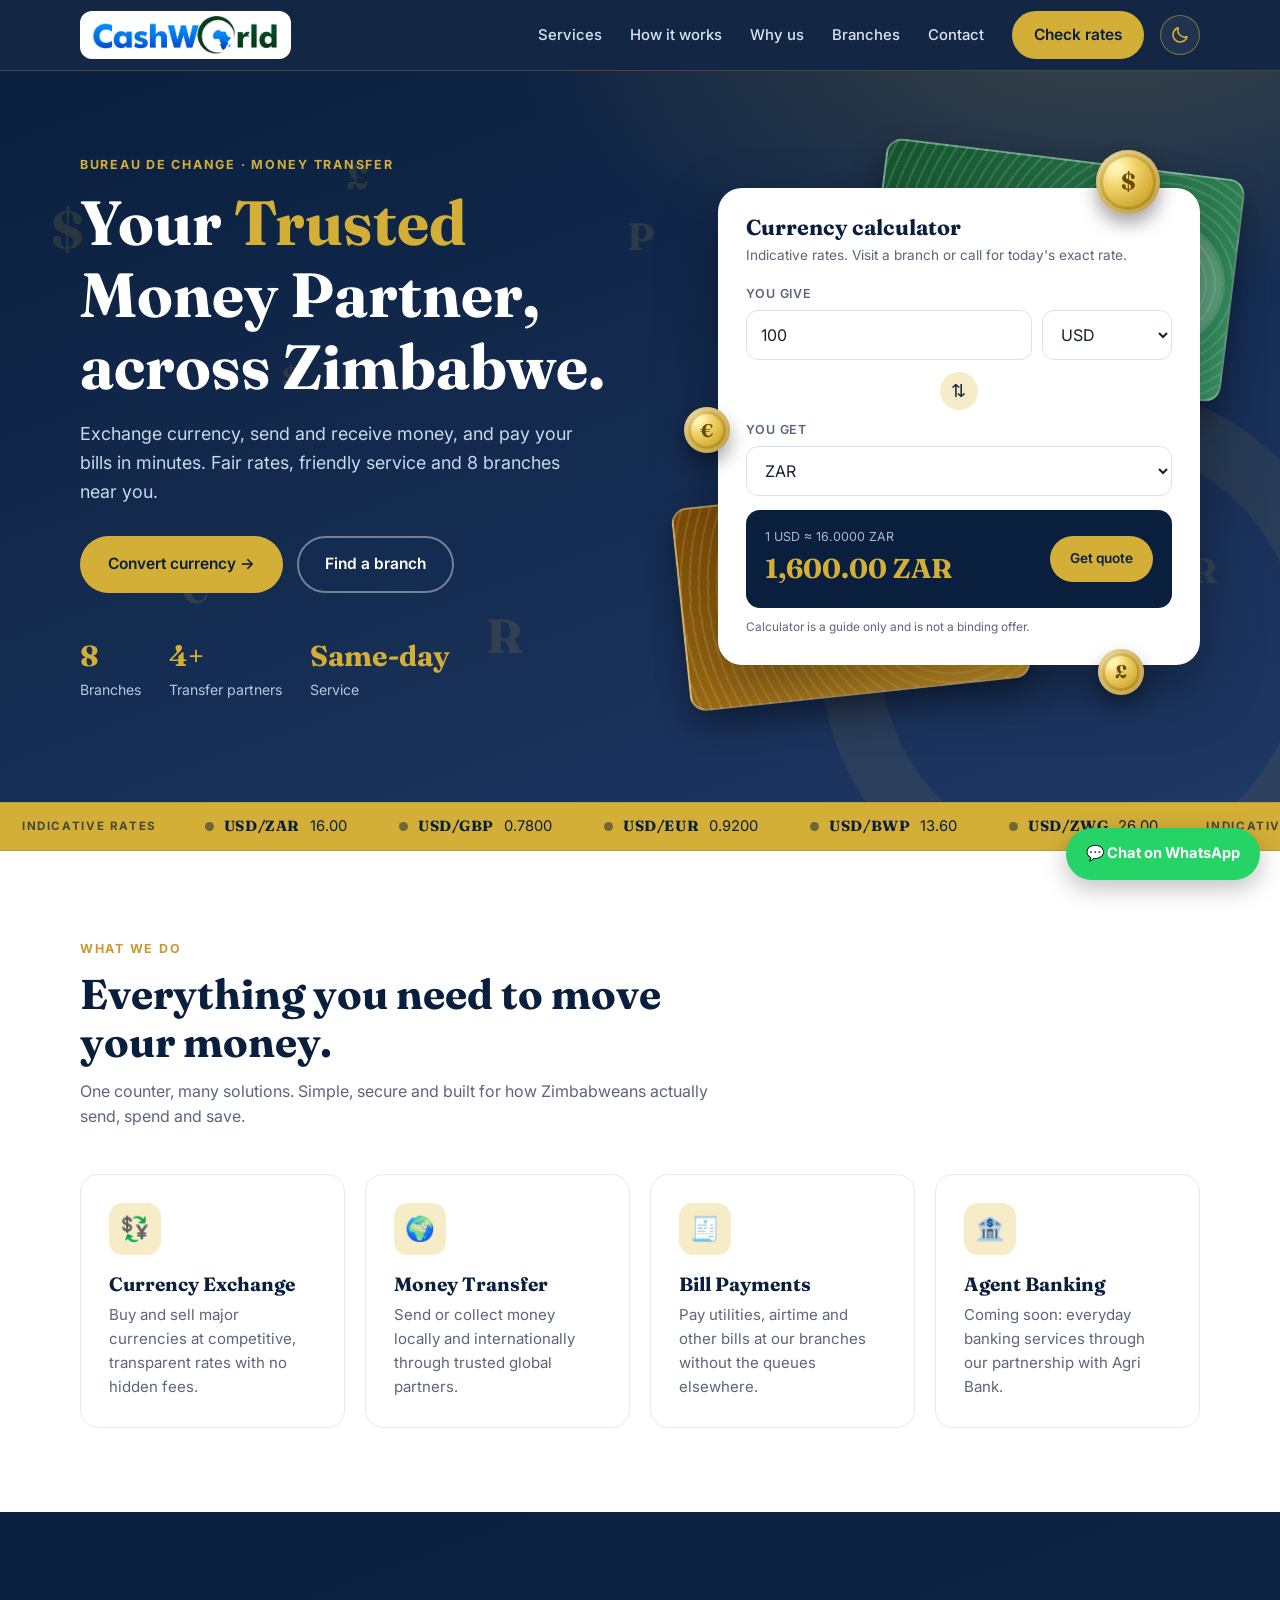
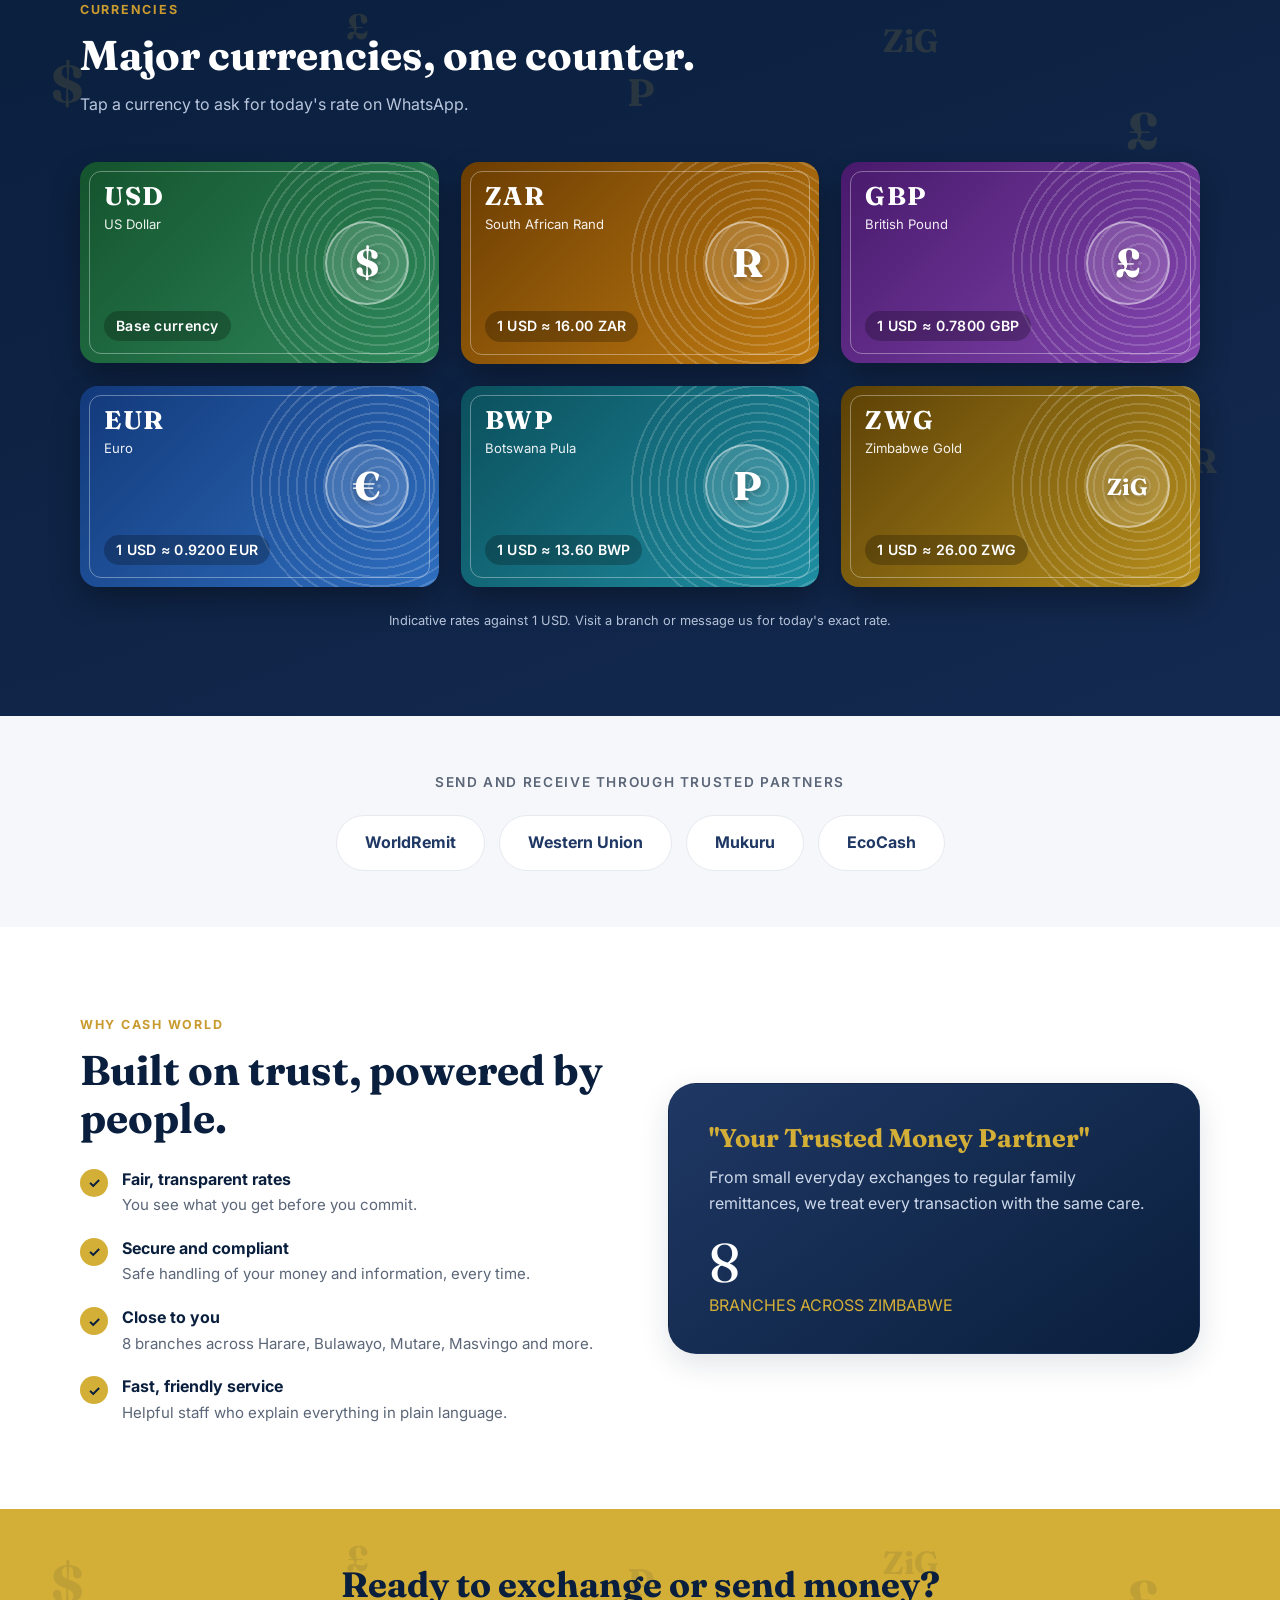
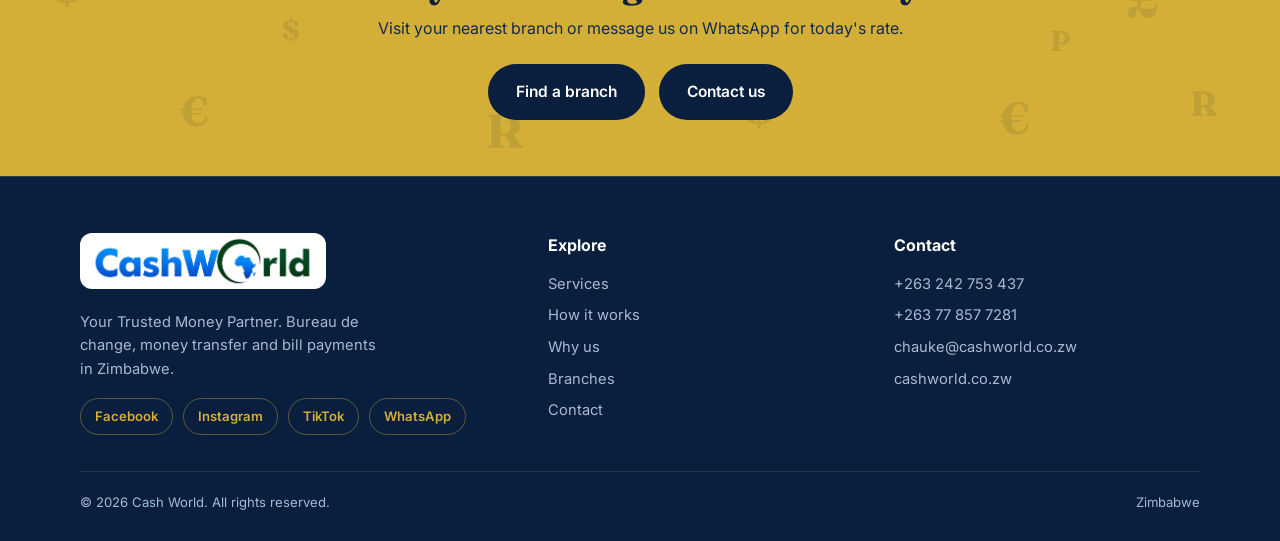
==== index.html @ 45ae82b7 "Redesign privacy page, add social links, improve mobile services layout - privacy.html: new layout w" ====
<!DOCTYPE html>
<html lang="en">
<head>
<meta charset="UTF-8">
<meta name="viewport" content="width=device-width, initial-scale=1">
<meta name="color-scheme" content="light dark">
<meta name="theme-color" content="#0A1F3D">
<title>Your Trusted Money Partner | Cash World</title>
<meta name="description" content="Cash World is a bureau de change and money transfer business in Zimbabwe with 8 branches.">
<link rel="preconnect" href="https://fonts.googleapis.com">
<link rel="preconnect" href="https://fonts.gstatic.com" crossorigin>
<link href="https://fonts.googleapis.com/css2?family=Fraunces:opsz,wght@9..144,600;9..144,700&family=Inter:wght@400;500;600;700&display=swap" rel="stylesheet">
<script src="js/theme.js"></script>
<link rel="stylesheet" href="css/style.css">
</head>
<body>

<header>
  <div class="wrap nav">
    <a href="index.html" class="logo" aria-label="Cash World home"><img class="logo-img" src="images/ChatGPT Image Jun 30, 2026, 11_26_32 AM (1).png" width="285" height="112" alt="Cash World"></a>
    <nav>
      <button class="theme-toggle" id="themeToggle" type="button" aria-label="Switch to dark mode" title="Switch to dark mode"></button>
      <button class="menu-btn" aria-label="Menu" onclick="document.getElementById('menu').classList.toggle('open')">☰</button>
      <ul id="menu">
        <li><a class="link" href="services.html">Services</a></li>
        <li><a class="link" href="how-it-works.html">How it works</a></li>
        <li><a class="link" href="why-us.html">Why us</a></li>
        <li><a class="link" href="branches.html">Branches</a></li>
        <li><a class="link" href="contact.html">Contact</a></li>
        <li><a class="btn btn-gold" style="padding:10px 20px" href="index.html#rates">Check rates</a></li>
      </ul>
    </nav>
  </div>
</header>

<main id="top">
<section class="hero">
  <div class="wrap hero-grid">
    <div>
      <span class="eyebrow" style="color:var(--gold)">Bureau de Change · Money Transfer</span>
      <h1>Your <em>Trusted</em> Money Partner, across Zimbabwe.</h1>
      <p class="lead">Exchange currency, send and receive money, and pay your bills in minutes. Fair rates, friendly service and 8 branches near you.</p>
      <div class="hero-cta">
        <a class="btn btn-gold" href="#rates">Convert currency →</a>
        <a class="btn btn-ghost" href="branches.html">Find a branch</a>
      </div>
      <div class="trust">
        <div><b>8</b>Branches</div>
        <div><b>4+</b>Transfer partners</div>
        <div><b>Same-day</b>Service</div>
      </div>
    </div>

    <div class="calc-wrap">
      <div class="coin c1" aria-hidden="true">$</div>
      <div class="coin c2" aria-hidden="true">€</div>
      <div class="coin c3" aria-hidden="true">£</div>
    <div class="calc" id="rates">
      <h3>Currency calculator</h3>
      <p class="sub">Indicative rates. Visit a branch or call for today's exact rate.</p>
      <div class="field">
        <label for="amt">You give</label>
        <div class="row">
          <input id="amt" type="number" min="0" value="100" inputmode="decimal">
          <select id="from"></select>
        </div>
      </div>
      <button class="swap" id="swap" aria-label="Swap currencies">⇅</button>
      <div class="field">
        <label for="to">You get</label>
        <div class="row">
          <select id="to" style="max-width:none"></select>
        </div>
      </div>
      <div class="result">
        <div><small id="rateline">Rate</small><strong id="out">0.00</strong></div>
        <a class="btn btn-gold" style="padding:10px 18px;font-size:.85rem" id="waquote" href="#" target="_blank" rel="noopener">Get quote</a>
      </div>
      <p class="disclaimer">Calculator is a guide only and is not a binding offer.</p>
    </div>
    </div>
  </div>
</section>

<div class="ticker" aria-hidden="true"><div class="ticker-track" id="tickerTrack"></div></div>

<section id="services">
  <div class="wrap">
    <div class="section-head reveal">
      <span class="eyebrow">What we do</span>
      <h2>Everything you need to move your money.</h2>
      <p>One counter, many solutions. Simple, secure and built for how Zimbabweans actually send, spend and save.</p>
    </div>
    <div class="grid-4">
      <div class="card reveal"><div class="icon">💱</div><h3>Currency Exchange</h3><p>Buy and sell major currencies at competitive, transparent rates with no hidden fees.</p></div>
      <div class="card reveal"><div class="icon">🌍</div><h3>Money Transfer</h3><p>Send or collect money locally and internationally through trusted global partners.</p></div>
      <div class="card reveal"><div class="icon">🧾</div><h3>Bill Payments</h3><p>Pay utilities, airtime and other bills at our branches without the queues elsewhere.</p></div>
      <div class="card reveal"><div class="icon">🏦</div><h3>Agent Banking</h3><p>Coming soon: everyday banking services through our partnership with Agri Bank.</p></div>
    </div>
  </div>
</section>

<section class="currencies" id="currencies">
  <div class="wrap">
    <div class="section-head reveal">
      <span class="eyebrow">Currencies</span>
      <h2>Major currencies, one counter.</h2>
      <p>Tap a currency to ask for today's rate on WhatsApp.</p>
    </div>
    <div class="note-grid" id="noteGrid"></div>
    <p class="note-disc">Indicative rates against 1 USD. Visit a branch or message us for today's exact rate.</p>
  </div>
</section>

<div class="partners">
  <div class="wrap">
    <p class="t">Send and receive through trusted partners</p>
    <div class="chips">
      <div class="chip">WorldRemit</div>
      <div class="chip">Western Union</div>
      <div class="chip">Mukuru</div>
      <div class="chip">EcoCash</div>
    </div>
  </div>
</div>

<section id="why">
  <div class="wrap why-grid">
    <div class="reveal">
      <span class="eyebrow">Why Cash World</span>
      <h2 style="font-size:clamp(1.8rem,4vw,2.6rem);margin-bottom:24px">Built on trust, powered by people.</h2>
      <ul class="why-list">
        <li><div class="tick">✓</div><div><b>Fair, transparent rates</b><span>You see what you get before you commit.</span></div></li>
        <li><div class="tick">✓</div><div><b>Secure and compliant</b><span>Safe handling of your money and information, every time.</span></div></li>
        <li><div class="tick">✓</div><div><b>Close to you</b><span>8 branches across Harare, Bulawayo, Mutare, Masvingo and more.</span></div></li>
        <li><div class="tick">✓</div><div><b>Fast, friendly service</b><span>Helpful staff who explain everything in plain language.</span></div></li>
      </ul>
    </div>
    <div class="why-box reveal">
      <h3>"Your Trusted Money Partner"</h3>
      <p>From small everyday exchanges to regular family remittances, we treat every transaction with the same care.</p>
      <div class="big">8<small>BRANCHES ACROSS ZIMBABWE</small></div>
    </div>
  </div>
</section>

<section class="cta-band">
  <div class="wrap">
    <h2>Ready to exchange or send money?</h2>
    <p>Visit your nearest branch or message us on WhatsApp for today's rate.</p>
    <div class="row-btns">
      <a class="btn btn-navy" href="branches.html">Find a branch</a>
      <a class="btn btn-navy" href="contact.html">Contact us</a>
    </div>
  </div>
</section>
</main>

<footer>
  <div class="wrap">
    <div class="f-grid">
      <div>
        <a href="index.html" class="logo logo-foot" aria-label="Cash World home"><img class="logo-img" src="images/ChatGPT Image Jun 30, 2026, 11_26_32 AM (1).png" width="285" height="112" alt="Cash World"></a>
        <p style="margin-top:14px;max-width:300px;font-size:.92rem">Your Trusted Money Partner. Bureau de change, money transfer and bill payments in Zimbabwe.</p>
        <div class="socials">
          <a href="https://www.facebook.com/profile.php?id=61559407846797" target="_blank" rel="noopener" aria-label="Cash World on Facebook">Facebook</a>
          <a href="https://www.instagram.com/cas.hworld?utm_source=ig_web_button_share_sheet&amp;dlrf=ZDNlZDc0MzIxNw==" target="_blank" rel="noopener" aria-label="Cash World on Instagram">Instagram</a>
          <a href="https://www.tiktok.com/@cashworldmoneytransfer?is_from_webapp=1&amp;sender_device=pc" target="_blank" rel="noopener" aria-label="Cash World on TikTok">TikTok</a>
          <a href="https://wa.me/263778577281" target="_blank" rel="noopener">WhatsApp</a>
        </div>
      </div>
      <div><h4>Explore</h4><ul><li><a href="services.html">Services</a></li><li><a href="how-it-works.html">How it works</a></li><li><a href="why-us.html">Why us</a></li><li><a href="branches.html">Branches</a></li><li><a href="contact.html">Contact</a></li></ul></div>
      <div><h4>Contact</h4><ul><li>+263 242 753 437</li><li>+263 77 857 7281</li><li>chauke@cashworld.co.zw</li><li>cashworld.co.zw</li></ul></div>
    </div>
    <div class="copy"><span>© <span id="yr"></span> Cash World. All rights reserved.</span><span>Zimbabwe</span></div>
  </div>
</footer>
<a class="wa" href="https://wa.me/263778577281" target="_blank" rel="noopener">💬 Chat on WhatsApp</a>

<script src="js/main.js"></script>
</body>
</html>
---- css/style.css ----
/* =========================================================
   CASH WORLD - shared stylesheet (light + dark mode)
   Colours live in the two theme blocks below. Everything else
   uses those variables, so a colour change is a one-line edit.
   ========================================================= */
:root{
  --navy:#0A1F3D; --navy-2:#1F3864; --navy-3:#13294f;
  --gold:#D4AF37; --gold-2:#C99A2E; --gold-soft:#f6ecc8;
  --radius:18px;

  /* ---- LIGHT THEME (default) ---- */
  --page:#ffffff; --alt:#f6f7fa; --surface:#ffffff; --surface-2:#f6f7fa;
  --border:#e6e9f0; --border-2:#dde2ec;
  --ink:#16202f; --muted:#5b6678;
  --heading:#0A1F3D; --accent:#1F3864;
  --input-bg:#ffffff; --result-bg:#0A1F3D;
  --hero-from:#0A1F3D; --hero-to:#1F3864;
  --band-from:#0A1F3D; --band-to:#13294f;
  --header-bg:rgba(10,31,61,.96); --header-solid:#0A1F3D;
  --footer-bg:#0A1F3D;
  --tab-bg:#0A1F3D; --tab-ink:#ffffff;
  --shadow:0 10px 30px rgba(10,31,61,.12);
  --calc-shadow:0 25px 60px rgba(0,0,0,.35);
  color-scheme:light;
}
html[data-theme="dark"]{
  /* ---- DARK THEME ---- */
  --page:#08111f; --alt:#0b172b; --surface:#101e38; --surface-2:#101e38;
  --border:#1f3358; --border-2:#2b4272;
  --ink:#e4eaf5; --muted:#9db0cf;
  --heading:#ffffff; --accent:#e2bf4a;
  --gold-soft:rgba(212,175,55,.16);
  --input-bg:#0a1528; --result-bg:#07101e;
  --hero-from:#050c18; --hero-to:#10244a;
  --band-from:#0b1c38; --band-to:#122a52;
  --header-bg:rgba(5,12,24,.95); --header-solid:#050c18;
  --footer-bg:#050b16;
  --tab-bg:#D4AF37; --tab-ink:#0A1F3D;
  --shadow:0 10px 30px rgba(0,0,0,.5);
  --calc-shadow:0 25px 60px rgba(0,0,0,.6);
  color-scheme:dark;
}

*{box-sizing:border-box;margin:0;padding:0}
html{scroll-behavior:smooth}
body{font-family:'Inter',system-ui,sans-serif;color:var(--ink);background:var(--page);line-height:1.6;-webkit-font-smoothing:antialiased}
h1,h2,h3{font-family:'Fraunces',Georgia,serif;line-height:1.15;color:var(--heading)}
a{color:inherit;text-decoration:none}
a:focus-visible,button:focus-visible,input:focus-visible,select:focus-visible,textarea:focus-visible{outline:2px solid var(--gold);outline-offset:3px}
input::placeholder,textarea::placeholder{color:var(--muted);opacity:.7}
.wrap{max-width:1160px;margin:0 auto;padding:0 20px}
section{padding:84px 0}
.eyebrow{display:inline-block;font-size:.78rem;font-weight:700;letter-spacing:.14em;text-transform:uppercase;color:var(--gold-2);margin-bottom:12px}
.section-head{max-width:640px;margin-bottom:44px}
.section-head h2{font-size:clamp(1.8rem,4vw,2.6rem);margin-bottom:12px}
.section-head p{color:var(--muted)}
.btn{display:inline-flex;align-items:center;gap:8px;padding:14px 26px;border-radius:999px;font-weight:600;font-size:.97rem;border:2px solid transparent;cursor:pointer;transition:.2s;font-family:inherit}
.btn-gold{background:var(--gold);color:var(--navy)}
.btn-gold:hover{background:#e2bf4a;transform:translateY(-2px)}
.btn-ghost{border-color:rgba(255,255,255,.4);color:#fff}
.btn-ghost:hover{background:rgba(255,255,255,.1)}
.btn-navy{background:var(--navy);color:#fff}
.btn-navy:hover{background:var(--navy-2)}
html[data-theme="dark"] .form .btn-navy{background:var(--gold);color:var(--navy)}
html[data-theme="dark"] .form .btn-navy:hover{background:#e2bf4a}

/* smooth fade when the theme is switched (class is added by main.js for a moment) */
html.theme-switching *,html.theme-switching *::before,html.theme-switching *::after{transition:background-color .35s ease,color .35s ease,border-color .35s ease,box-shadow .35s ease!important}

/* NAV */
header{position:sticky;top:0;z-index:50;background:var(--header-bg);backdrop-filter:blur(8px);border-bottom:1px solid rgba(212,175,55,.25)}
.nav{display:flex;align-items:center;justify-content:space-between;height:70px}
.logo{display:inline-flex;align-items:center;color:#fff}
/* The logo file has a lot of white space around it, so it is cropped to a tidy badge.
   The white badge keeps the blue/green logo readable on the dark header in both themes. */
.logo-img{display:block;height:48px;width:auto;aspect-ratio:4.4/1;object-fit:cover;object-position:50% 40%;background:#fff;border-radius:12px}
nav{display:flex;align-items:center;gap:16px}
nav ul{order:1;display:flex;gap:28px;list-style:none;align-items:center}
nav a.link{color:#dbe3f1;font-size:.93rem;font-weight:500;transition:.2s}
nav a.link:hover{color:var(--gold)}
.menu-btn{order:3;display:none;background:none;border:0;color:#fff;font-size:1.7rem;cursor:pointer}

/* LIGHT / DARK TOGGLE */
.theme-toggle{order:2;flex:none;display:inline-grid;place-items:center;width:40px;height:40px;border-radius:50%;border:1.5px solid rgba(212,175,55,.5);background:rgba(255,255,255,.06);color:var(--gold);cursor:pointer;transition:.25s}
.theme-toggle:hover{background:var(--gold);color:var(--navy);transform:rotate(18deg)}
.theme-toggle svg{width:20px;height:20px;display:block}
.theme-toggle .i-sun{display:none}
html[data-theme="dark"] .theme-toggle .i-sun{display:block}
html[data-theme="dark"] .theme-toggle .i-moon{display:none}

/* FLOATING CURRENCY SYMBOLS (added by main.js behind the banners) */
.hero,.page-hero,.cta-band,.steps,.currencies{position:relative;overflow:hidden}
.hero>.wrap,.page-hero>.wrap,.cta-band>.wrap,.steps>.wrap,.currencies>.wrap{position:relative;z-index:1}
.fx-bg{position:absolute;inset:0;overflow:hidden;pointer-events:none;z-index:0;--fx:rgba(212,175,55,.14)}
.fx-bg span{position:absolute;font-family:'Fraunces',Georgia,serif;font-weight:700;line-height:1;color:var(--fx);user-select:none;animation:fxfloat var(--d,14s) ease-in-out var(--delay,0s) infinite alternate}
.cta-band .fx-bg{--fx:rgba(10,31,61,.10)}
@keyframes fxfloat{from{transform:translateY(0) rotate(var(--r,0deg))}to{transform:translateY(-24px) rotate(calc(var(--r,0deg) + 8deg))}}

/* HERO */
.hero{background:radial-gradient(1000px 500px at 85% -10%,rgba(212,175,55,.22),transparent 60%),linear-gradient(160deg,var(--hero-from) 0%,var(--hero-to) 100%);color:#fff;padding:80px 0 100px}
.hero::after{content:"";position:absolute;inset:auto -80px -120px auto;width:420px;height:420px;border-radius:50%;border:60px solid rgba(212,175,55,.08)}
.hero-grid{display:grid;grid-template-columns:1.1fr .9fr;gap:48px;align-items:center;position:relative;z-index:1}
.hero h1{color:#fff;font-size:clamp(2.3rem,5.4vw,3.9rem);margin-bottom:18px}
.hero h1 em{color:var(--gold);font-style:normal}
.hero p.lead{font-size:1.12rem;color:#cdd8ea;max-width:520px;margin-bottom:30px}
.hero-cta{display:flex;gap:14px;flex-wrap:wrap}
.trust{display:flex;gap:28px;margin-top:40px;flex-wrap:wrap}
.trust div{font-size:.88rem;color:#b9c6dd}
.trust b{display:block;font-family:'Fraunces',serif;font-size:1.8rem;color:var(--gold)}

/* CALCULATOR + MONEY DECOR */
.calc-wrap{position:relative;isolation:isolate}
/* two banknotes tucked behind the calculator card */
.calc-wrap::before,.calc-wrap::after{content:"";position:absolute;z-index:-1;border-radius:16px;border:2px solid rgba(255,255,255,.3);box-shadow:0 14px 30px rgba(0,0,0,.35);
  background:
    radial-gradient(circle at 80% 50%,rgba(255,255,255,.22) 0 20%,transparent 21%),
    repeating-radial-gradient(circle at 80% 50%,rgba(255,255,255,.14) 0 2px,transparent 2px 9px),
    linear-gradient(135deg,var(--n1),var(--n2))}
.calc-wrap::before{--n1:#14532d;--n2:#3b9a69;top:-30px;right:-34px;width:74%;height:220px;transform:rotate(7deg)}
.calc-wrap::after{--n1:#7c4a03;--n2:#d4a02a;bottom:-30px;left:-38px;width:70%;height:200px;transform:rotate(-6deg)}
.coin{position:absolute;z-index:2;width:64px;height:64px;border-radius:50%;display:grid;place-items:center;font-family:'Fraunces',serif;font-weight:700;font-size:1.5rem;color:#6b4a06;
  background:radial-gradient(circle at 32% 28%,#fff3b0 0 8%,#f1d36b 30%,#d4af37 62%,#a8791a 100%);
  box-shadow:inset 0 0 0 4px rgba(255,255,255,.25),inset 0 0 0 7px rgba(120,80,0,.25),0 10px 18px rgba(0,0,0,.35);
  animation:coinbob 5s ease-in-out infinite}
.coin.c1{top:-38px;right:40px}
.coin.c2{top:46%;left:-34px;width:46px;height:46px;font-size:1.15rem;animation-delay:-1.6s}
.coin.c3{bottom:-30px;right:56px;width:46px;height:46px;font-size:1.15rem;animation-delay:-3.2s}
@keyframes coinbob{0%,100%{transform:translateY(0) rotate(-6deg)}50%{transform:translateY(-10px) rotate(6deg)}}

.calc{background:var(--surface);color:var(--ink);border-radius:24px;padding:28px;box-shadow:var(--calc-shadow)}
.calc h3{font-size:1.35rem;margin-bottom:4px}
.calc .sub{font-size:.85rem;color:var(--muted);margin-bottom:18px}
.field{margin-bottom:14px}
.field label{display:block;font-size:.78rem;font-weight:600;color:var(--muted);margin-bottom:6px;text-transform:uppercase;letter-spacing:.06em}
.row{display:flex;gap:10px}
.calc input,.calc select,.form input,.form select,.form textarea{width:100%;padding:13px 14px;border:1.5px solid var(--border-2);border-radius:12px;font-size:1rem;font-family:inherit;background:var(--input-bg);color:var(--ink)}
.calc input:focus,.calc select:focus,.form input:focus,.form select:focus,.form textarea:focus{outline:none;border-color:var(--gold-2);box-shadow:0 0 0 3px rgba(212,175,55,.25)}
.calc select{max-width:130px}
.swap{display:block;margin:-2px auto 10px;background:var(--gold-soft);border:0;border-radius:50%;width:38px;height:38px;font-size:1.1rem;cursor:pointer;color:var(--heading)}
.result{background:var(--result-bg);color:#fff;border-radius:14px;padding:16px 18px;display:flex;justify-content:space-between;align-items:center;margin-top:6px;border:1px solid transparent}
html[data-theme="dark"] .result{border-color:var(--border)}
.result small{display:block;color:#a9b8d3;font-size:.78rem}
.result strong{font-family:'Fraunces',serif;font-size:1.7rem;color:var(--gold)}
.disclaimer{font-size:.74rem;color:var(--muted);margin-top:10px}

/* RATE TICKER (home page) */
.ticker{background:var(--gold);color:var(--navy);overflow:hidden;border-top:1px solid rgba(10,31,61,.12);border-bottom:1px solid rgba(10,31,61,.12)}
.ticker-track{display:flex;width:max-content;animation:tick 45s linear infinite}
.ticker:hover .ticker-track{animation-play-state:paused}
.tick-label{padding:12px 22px;font-size:.72rem;font-weight:700;letter-spacing:.14em;text-transform:uppercase;opacity:.7;white-space:nowrap;align-self:center}
.tick-item{display:inline-flex;align-items:center;gap:10px;padding:12px 26px;font-size:.92rem;white-space:nowrap}
.tick-item::before{content:"";width:9px;height:9px;border-radius:50%;background:var(--navy);opacity:.5}
.tick-item b{font-family:'Fraunces',serif;letter-spacing:.04em}
@keyframes tick{to{transform:translateX(-50%)}}

/* SERVICES */
.grid-4{display:grid;grid-template-columns:repeat(4,1fr);gap:20px}
.card{background:var(--surface);border:1px solid var(--border);border-radius:var(--radius);padding:28px;transition:.25s}
.card:hover{transform:translateY(-6px);box-shadow:var(--shadow);border-color:var(--gold)}
.icon{width:52px;height:52px;border-radius:14px;background:var(--gold-soft);display:grid;place-items:center;font-size:1.5rem;margin-bottom:18px}
.card h3{font-size:1.2rem;margin-bottom:8px}
.card p{color:var(--muted);font-size:.94rem}

/* CURRENCY NOTES */
.currencies,.steps{background:linear-gradient(160deg,var(--band-from),var(--band-to));color:#fff}
.currencies .section-head h2,.steps .section-head h2{color:#fff}
.currencies .section-head p,.steps .section-head p{color:#b9c6dd}
.note-grid{display:grid;grid-template-columns:repeat(3,1fr);gap:22px}
.note{position:relative;isolation:isolate;display:flex;flex-direction:column;justify-content:space-between;aspect-ratio:16/9;min-height:170px;padding:22px 24px;border-radius:18px;color:#fff;overflow:hidden;background:linear-gradient(135deg,var(--n1),var(--n2));box-shadow:0 14px 30px rgba(0,0,0,.32)}
.note::before{content:"";position:absolute;z-index:-1;right:-70px;top:50%;width:260px;height:260px;margin-top:-130px;border-radius:50%;background:repeating-radial-gradient(circle,rgba(255,255,255,.16) 0 2px,transparent 2px 9px)}
.note::after{content:"";position:absolute;inset:9px;border:1.5px solid rgba(255,255,255,.35);border-radius:12px;pointer-events:none}
.note-head b{display:block;font-family:'Fraunces',serif;font-size:1.6rem;letter-spacing:.06em;line-height:1}
.note-head small{display:block;font-size:.82rem;opacity:.92;margin-top:5px}
.note-sym{position:absolute;right:30px;top:50%;transform:translateY(-50%);width:84px;height:84px;border-radius:50%;display:grid;place-items:center;font-family:'Fraunces',serif;font-weight:700;font-size:2.5rem;background:rgba(255,255,255,.15);border:2px solid rgba(255,255,255,.45);text-shadow:0 2px 6px rgba(0,0,0,.3)}
.note-sym.long{font-size:1.45rem}
.note-rate{align-self:flex-start;font-weight:600;font-size:.88rem;letter-spacing:.02em;background:rgba(0,0,0,.24);padding:4px 12px;border-radius:999px}
.note.reveal.in{transition:transform .25s ease,box-shadow .25s ease,opacity .7s}
.note.reveal.in:hover{transform:translateY(-6px) rotate(-1deg);box-shadow:0 22px 40px rgba(0,0,0,.45)}
.note-disc{text-align:center;color:#b9c6dd;font-size:.8rem;margin-top:24px}

/* PARTNERS */
.partners{background:var(--alt);padding:56px 0}
.partners p.t{text-align:center;color:var(--muted);font-size:.85rem;letter-spacing:.12em;text-transform:uppercase;font-weight:600;margin-bottom:22px}
.chips{display:flex;flex-wrap:wrap;gap:14px;justify-content:center}
.chip{background:var(--surface);border:1px solid var(--border);padding:14px 28px;border-radius:999px;font-weight:700;color:var(--accent);font-size:1rem}

/* STEPS */
.step-grid{display:grid;grid-template-columns:repeat(3,1fr);gap:24px}
.step{border:1px solid rgba(212,175,55,.3);border-radius:var(--radius);padding:30px;background:rgba(255,255,255,.04)}
.step .n{font-family:'Fraunces',serif;font-size:2.6rem;color:var(--gold);line-height:1}
.step h3{color:#fff;font-size:1.2rem;margin:12px 0 8px}
.step p{color:#b9c6dd;font-size:.94rem}

/* WHY */
.why-grid{display:grid;grid-template-columns:1fr 1fr;gap:56px;align-items:center}
.why-list{list-style:none;display:grid;gap:18px}
.why-list li{display:flex;gap:14px}
.tick{flex:none;width:28px;height:28px;border-radius:50%;background:var(--gold);color:var(--navy);display:grid;place-items:center;font-weight:700;font-size:.9rem;margin-top:2px}
.why-list b{display:block;color:var(--heading)}
.why-list span{color:var(--muted);font-size:.94rem}
.why-box{background:linear-gradient(145deg,var(--navy-2),var(--navy));border-radius:28px;padding:40px;color:#fff;box-shadow:var(--shadow);border:1px solid transparent}
html[data-theme="dark"] .why-box{border-color:var(--border)}
.why-box h3{color:var(--gold);font-size:1.6rem;margin-bottom:12px}
.why-box p{color:#cdd8ea}
.why-box .big{font-family:'Fraunces',serif;font-size:3.4rem;color:#fff;margin-top:20px;line-height:1}
.why-box .big small{font-size:1rem;color:var(--gold);font-family:Inter;display:block;margin-top:6px}

/* BRANCHES */
.branches{background:var(--alt)}
.tabs{display:flex;gap:8px;flex-wrap:wrap;margin-bottom:24px}
.tab{padding:10px 20px;border-radius:999px;border:1.5px solid var(--border-2);background:var(--surface);font-weight:600;cursor:pointer;font-family:inherit;font-size:.9rem;color:var(--accent);transition:.2s}
.tab.active,.tab:hover{background:var(--tab-bg);color:var(--tab-ink);border-color:var(--tab-bg)}
.branch-grid{display:grid;grid-template-columns:repeat(auto-fill,minmax(260px,1fr));gap:18px}
.branch{background:var(--surface);border-radius:var(--radius);padding:24px;border:1px solid var(--border);border-top:4px solid var(--gold)}
.branch h3{font-size:1.15rem;margin-bottom:8px}
.branch p{font-size:.9rem;color:var(--muted);margin-bottom:6px}
.branch a{color:var(--accent);font-weight:600;font-size:.92rem}
.branch a:hover{color:var(--gold-2)}
.hq{background:var(--gold-soft);display:inline-block;font-size:.7rem;font-weight:700;padding:3px 10px;border-radius:999px;color:var(--heading);margin-bottom:8px;letter-spacing:.06em}

/* CONTACT */
.contact-grid{display:grid;grid-template-columns:1fr 1fr;gap:48px}
.contact-info p{color:var(--muted);margin-bottom:24px}
.ci{display:flex;gap:14px;align-items:flex-start;margin-bottom:18px}
.ci .icon{margin:0;width:44px;height:44px;font-size:1.2rem}
.ci b{display:block;color:var(--heading)}
.ci a:hover{color:var(--gold-2)}
.form{background:var(--surface-2);padding:32px;border-radius:24px;border:1px solid transparent}
html[data-theme="dark"] .form{border-color:var(--border)}
.form .field{margin-bottom:14px}
.form label{display:block;font-size:.8rem;font-weight:600;margin-bottom:6px;color:var(--heading)}
.form textarea{min-height:110px;resize:vertical}

/* FOOTER */
footer{background:var(--footer-bg);color:#aab8d2;padding:56px 0 28px;border-top:1px solid rgba(212,175,55,.18)}
.f-grid{display:grid;grid-template-columns:1.4fr 1fr 1fr;gap:40px;margin-bottom:36px}
footer h4{color:#fff;margin-bottom:14px;font-size:1rem}
footer li{list-style:none;margin-bottom:8px;font-size:.92rem}
footer a:hover{color:var(--gold)}
.logo-foot .logo-img{height:56px}
.socials{display:flex;gap:10px;flex-wrap:wrap;margin-top:16px}
.socials a{border:1px solid rgba(212,175,55,.4);color:var(--gold);padding:7px 14px;border-radius:999px;font-size:.82rem;font-weight:600}
.socials a:hover{background:var(--gold);color:var(--navy)}
.copy{border-top:1px solid rgba(255,255,255,.1);padding-top:20px;font-size:.82rem;display:flex;justify-content:space-between;flex-wrap:wrap;gap:8px}

/* FLOATING WHATSAPP */
.wa{position:fixed;right:20px;bottom:20px;z-index:60;background:#25D366;color:#fff;padding:14px 20px;border-radius:999px;font-weight:700;box-shadow:0 8px 24px rgba(0,0,0,.25);font-size:.92rem}
.wa:hover{transform:translateY(-3px)}

.reveal{opacity:0;transform:translateY(22px);transition:.7s}
.reveal.in{opacity:1;transform:none}

/* PAGE BANNER (inner pages) */
.page-hero{background:radial-gradient(900px 400px at 90% -20%,rgba(212,175,55,.22),transparent 60%),linear-gradient(160deg,var(--hero-from),var(--hero-to));color:#fff;padding:64px 0 56px;border-bottom:3px solid var(--gold)}
.page-hero h1{color:#fff;font-size:clamp(2rem,5vw,3.2rem);margin-bottom:10px}
.page-hero p{color:#cdd8ea;max-width:560px}
.crumbs{font-size:.85rem;color:var(--gold);margin-bottom:12px;font-weight:600}
.crumbs a:hover{text-decoration:underline}
nav a.link.active{color:var(--gold)}
.cta-band{background:var(--gold);padding:56px 0;text-align:center}
.cta-band h2{font-size:clamp(1.6rem,4vw,2.2rem);margin-bottom:10px;color:var(--navy)}
.cta-band p{color:var(--navy-3);margin-bottom:22px}
.cta-band .row-btns{display:flex;gap:14px;justify-content:center;flex-wrap:wrap}

@media(max-width:960px){
  .hero-grid,.why-grid,.contact-grid{grid-template-columns:1fr}
  .grid-4,.note-grid{grid-template-columns:repeat(2,1fr)}
  .step-grid{grid-template-columns:1fr}
  .f-grid{grid-template-columns:1fr 1fr}
}
@media(max-width:700px){
  section{padding:60px 0}
  .menu-btn{display:block}
  nav ul{display:none;position:absolute;top:70px;left:0;right:0;background:var(--header-solid);flex-direction:column;padding:20px;gap:18px;border-bottom:1px solid rgba(212,175,55,.3)}
  nav ul.open{display:flex}
  .grid-4,.note-grid,.f-grid{grid-template-columns:1fr}
  .hero{padding:56px 0 70px}
  .logo-img{height:42px}
  .calc-wrap::before{right:-14px;top:-24px}
  .calc-wrap::after{left:-14px;bottom:-24px}
  .coin.c2{left:-12px}
}
@media(prefers-reduced-motion:reduce){
  *{transition:none!important;animation:none!important}
  html{scroll-behavior:auto}
  .reveal{opacity:1;transform:none}
  .ticker{overflow-x:auto}
}

/* =========================================================
   ADDITIONS - buttons, consent bar, privacy page, phone layout
   ========================================================= */

/* outline button + small button (used by the privacy page and the ads notice) */
.btn-line{background:transparent;border-color:var(--border-2);color:var(--accent)}
.btn-line:hover{border-color:var(--gold);background:var(--gold-soft)}
.btn-sm{padding:10px 20px;font-size:.88rem}

/* advertising choice bar (built by js/ads.js) */
.consent{position:fixed;left:16px;right:16px;bottom:16px;z-index:70;max-width:760px;margin:0 auto;display:flex;align-items:center;justify-content:space-between;gap:14px 18px;flex-wrap:wrap;background:var(--surface);color:var(--ink);border:1px solid var(--border-2);border-radius:18px;padding:16px 20px;box-shadow:var(--shadow)}
.consent p{flex:1 1 280px;font-size:.9rem;color:var(--muted)}
.consent p a{color:var(--accent);font-weight:600;text-decoration:underline}
.consent-btns{display:flex;gap:10px;flex-wrap:wrap}
.consent .btn{padding:10px 20px;font-size:.88rem}

/* PRIVACY PAGE */
.pv-hero{padding-bottom:88px}
.pv-meta{display:flex;flex-wrap:wrap;gap:10px;margin-top:22px}
.pv-pill{display:inline-flex;align-items:center;gap:8px;padding:7px 14px;border-radius:999px;background:rgba(255,255,255,.08);border:1px solid rgba(212,175,55,.4);color:#f3e6b0;font-size:.82rem;font-weight:600}

.pv-glance{padding:0;margin-top:-44px;position:relative;z-index:2}
.pv-glance-grid{display:grid;grid-template-columns:repeat(4,1fr);gap:16px}
.pv-g{display:flex;gap:14px;align-items:flex-start;background:var(--surface);border:1px solid var(--border);border-radius:var(--radius);padding:18px;box-shadow:var(--shadow)}
.pv-g b{display:block;color:var(--heading);font-size:.98rem;margin-bottom:2px}
.pv-g div span{display:block;color:var(--muted);font-size:.86rem;line-height:1.5}
.pv-ic{flex:none;width:44px;height:44px;border-radius:12px;background:var(--gold-soft);display:grid;place-items:center;font-size:1.25rem}

.pv-main{padding:56px 0 84px}
.pv-layout{display:grid;grid-template-columns:250px minmax(0,1fr);gap:40px;align-items:start}

/* "On this page" list: sticky side list on desktop, scrolling chips on phones */
.pv-toc{display:block;position:sticky;top:94px;background:var(--surface);border:1px solid var(--border);border-radius:var(--radius);padding:18px}
.pv-toc-title{font-size:.74rem;font-weight:700;letter-spacing:.14em;text-transform:uppercase;color:var(--gold-2);margin:0 0 10px 12px}
.pv-toc ol{list-style:none;counter-reset:pv;display:grid;gap:2px;position:relative}
.pv-toc li{counter-increment:pv}
.pv-toc a{display:flex;align-items:center;gap:10px;padding:9px 12px;border-radius:10px;border-left:3px solid transparent;font-size:.92rem;font-weight:500;color:var(--muted);transition:.2s}
.pv-toc a::before{content:counter(pv);flex:none;width:22px;height:22px;border-radius:7px;background:var(--surface-2);border:1px solid var(--border);display:grid;place-items:center;font-size:.72rem;font-weight:700;color:var(--muted)}
.pv-toc a:hover{color:var(--heading);background:var(--surface-2)}
.pv-toc a.on{color:var(--heading);font-weight:600;background:var(--gold-soft);border-left-color:var(--gold)}
.pv-toc a.on::before{background:var(--gold);border-color:var(--gold);color:var(--navy)}

.pv-sec{background:var(--surface);border:1px solid var(--border);border-radius:var(--radius);padding:30px 32px;margin-bottom:20px;scroll-margin-top:96px}
.pv-sec:last-child{margin-bottom:0}
.pv-sec h2{display:flex;align-items:center;gap:14px;font-size:clamp(1.25rem,3vw,1.5rem);margin-bottom:14px}
.pv-num{flex:none;width:36px;height:36px;border-radius:11px;background:var(--gold);color:var(--navy);display:grid;place-items:center;font-family:'Inter',system-ui,sans-serif;font-weight:700;font-size:.92rem}
.pv-sec p{color:var(--muted);margin-bottom:12px}
.pv-sec p:last-child{margin-bottom:0}
.pv-sec a.tx{color:var(--accent);font-weight:600;text-decoration:underline;text-decoration-color:var(--gold);text-underline-offset:3px;overflow-wrap:anywhere}
.pv-sec a.tx:hover{color:var(--gold-2)}

.pv-items{display:grid;grid-template-columns:1fr 1fr;gap:14px}
.pv-item{background:var(--surface-2);border:1px solid var(--border);border-radius:14px;padding:18px}
.pv-item .ic{font-size:1.4rem;line-height:1;margin-bottom:10px}
.pv-item h3{font-size:1.05rem;margin-bottom:6px}
.pv-sec .pv-item p{font-size:.92rem;margin:0}
.pv-sec .pv-note{margin-top:16px;padding:14px 16px;border-radius:12px;background:var(--gold-soft);border-left:4px solid var(--gold);color:var(--ink);font-size:.92rem}
.pv-note b{color:var(--heading)}

.pv-contact{display:grid;grid-template-columns:repeat(auto-fit,minmax(220px,1fr));gap:14px;margin-top:6px}
.pv-cc{display:flex;gap:14px;align-items:center;min-width:0;padding:16px;background:var(--surface-2);border:1px solid var(--border);border-radius:14px;transition:.2s}
a.pv-cc:hover{border-color:var(--gold);transform:translateY(-3px);box-shadow:var(--shadow)}
.pv-cc>span:last-child{min-width:0}
.pv-cc b{display:block;font-size:.74rem;letter-spacing:.1em;text-transform:uppercase;color:var(--muted)}
.pv-cc b+span{display:block;color:var(--heading);font-weight:600;overflow-wrap:anywhere}

/* SERVICES: 5 cards read as 3 + 2 on desktop, 2 on tablets, 1 on phones */
.svc-grid{grid-template-columns:repeat(auto-fit,minmax(min(100%,300px),1fr))}

@media(max-width:960px){
  .pv-glance-grid{grid-template-columns:1fr 1fr}
  .pv-layout{display:block}
  .pv-toc{top:71px;z-index:40;margin:0 -20px 20px;padding:10px 20px;border:0;border-bottom:1px solid var(--border);border-radius:0;background:var(--page)}
  .pv-toc-title{display:none}
  .pv-toc ol{display:flex;gap:8px;overflow-x:auto;scrollbar-width:none;-webkit-overflow-scrolling:touch}
  .pv-toc ol::-webkit-scrollbar{display:none}
  .pv-toc li{flex:none}
  .pv-toc a{padding:8px 14px;border:1.5px solid var(--border-2);border-radius:999px;background:var(--surface);white-space:nowrap;font-size:.86rem}
  .pv-toc a::before{display:none}
  .pv-toc a.on{border-color:var(--gold)}
  .pv-sec{scroll-margin-top:140px}
}

/* PHONES: make every service, partner and button easy to read and tap */
@media(max-width:700px){
  .pv-hero{padding-bottom:78px}
  .pv-glance{margin-top:-36px}
  .pv-glance-grid{grid-template-columns:1fr;gap:12px}
  .pv-main{padding:28px 0 64px}
  .pv-sec{padding:22px 18px;border-radius:16px}
  .pv-items,.pv-contact{grid-template-columns:1fr}

  /* service cards: icon on the left, text on the right, so all of them fit on screen */
  .grid-4{gap:14px}
  .grid-4 .card{display:grid;grid-template-columns:52px 1fr;column-gap:16px;align-items:start;padding:20px}
  .grid-4 .card .icon{grid-row:1 / span 2;margin:0}
  .grid-4 .card h3{margin-bottom:4px}
  .grid-4 .card p{grid-column:2}
  .grid-4 .card:hover{transform:none}

  /* partner chips: smaller so they sit two or three to a row */
  .partners{padding:40px 0}
  .chips{gap:10px}
  .chip{padding:10px 16px;font-size:.88rem}

  /* floating WhatsApp button: smaller, and the footer leaves room for it */
  .wa{right:14px;bottom:14px;padding:12px 16px;font-size:.85rem}
  footer{padding-bottom:88px}
}
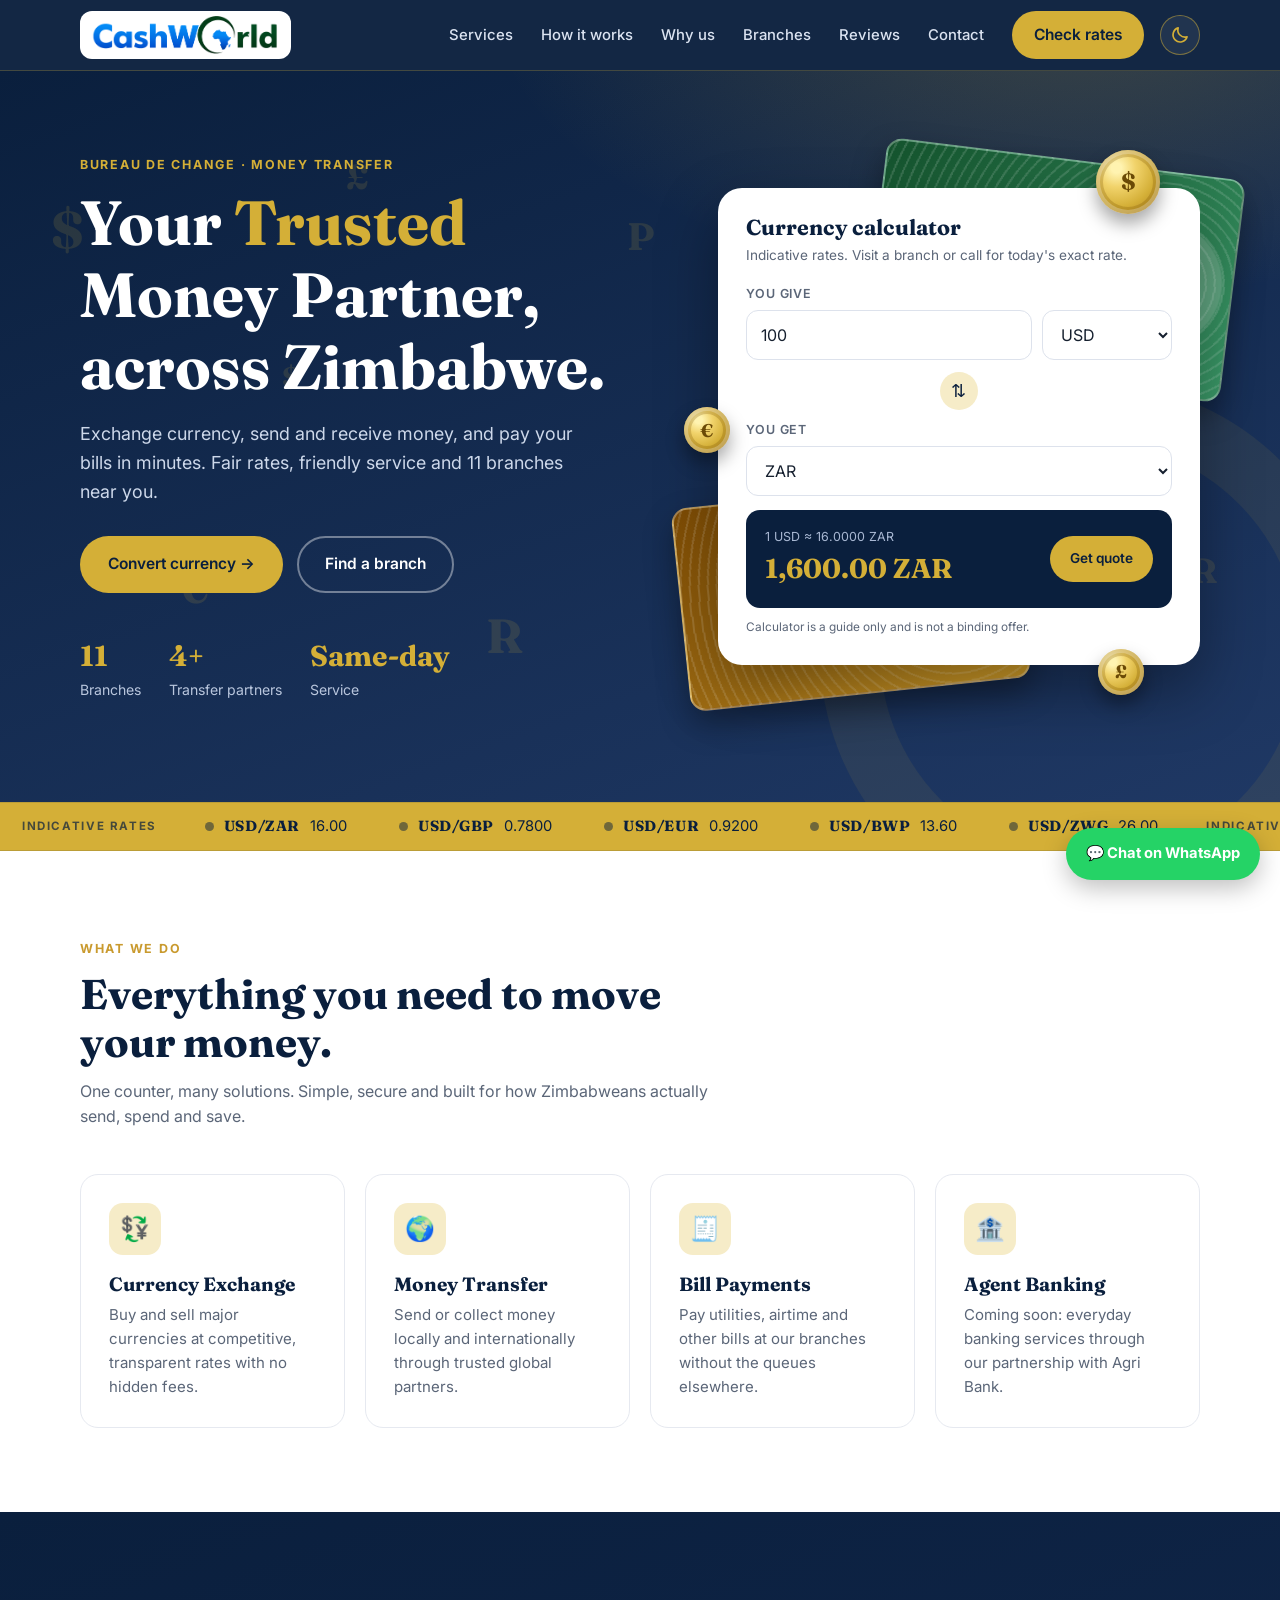
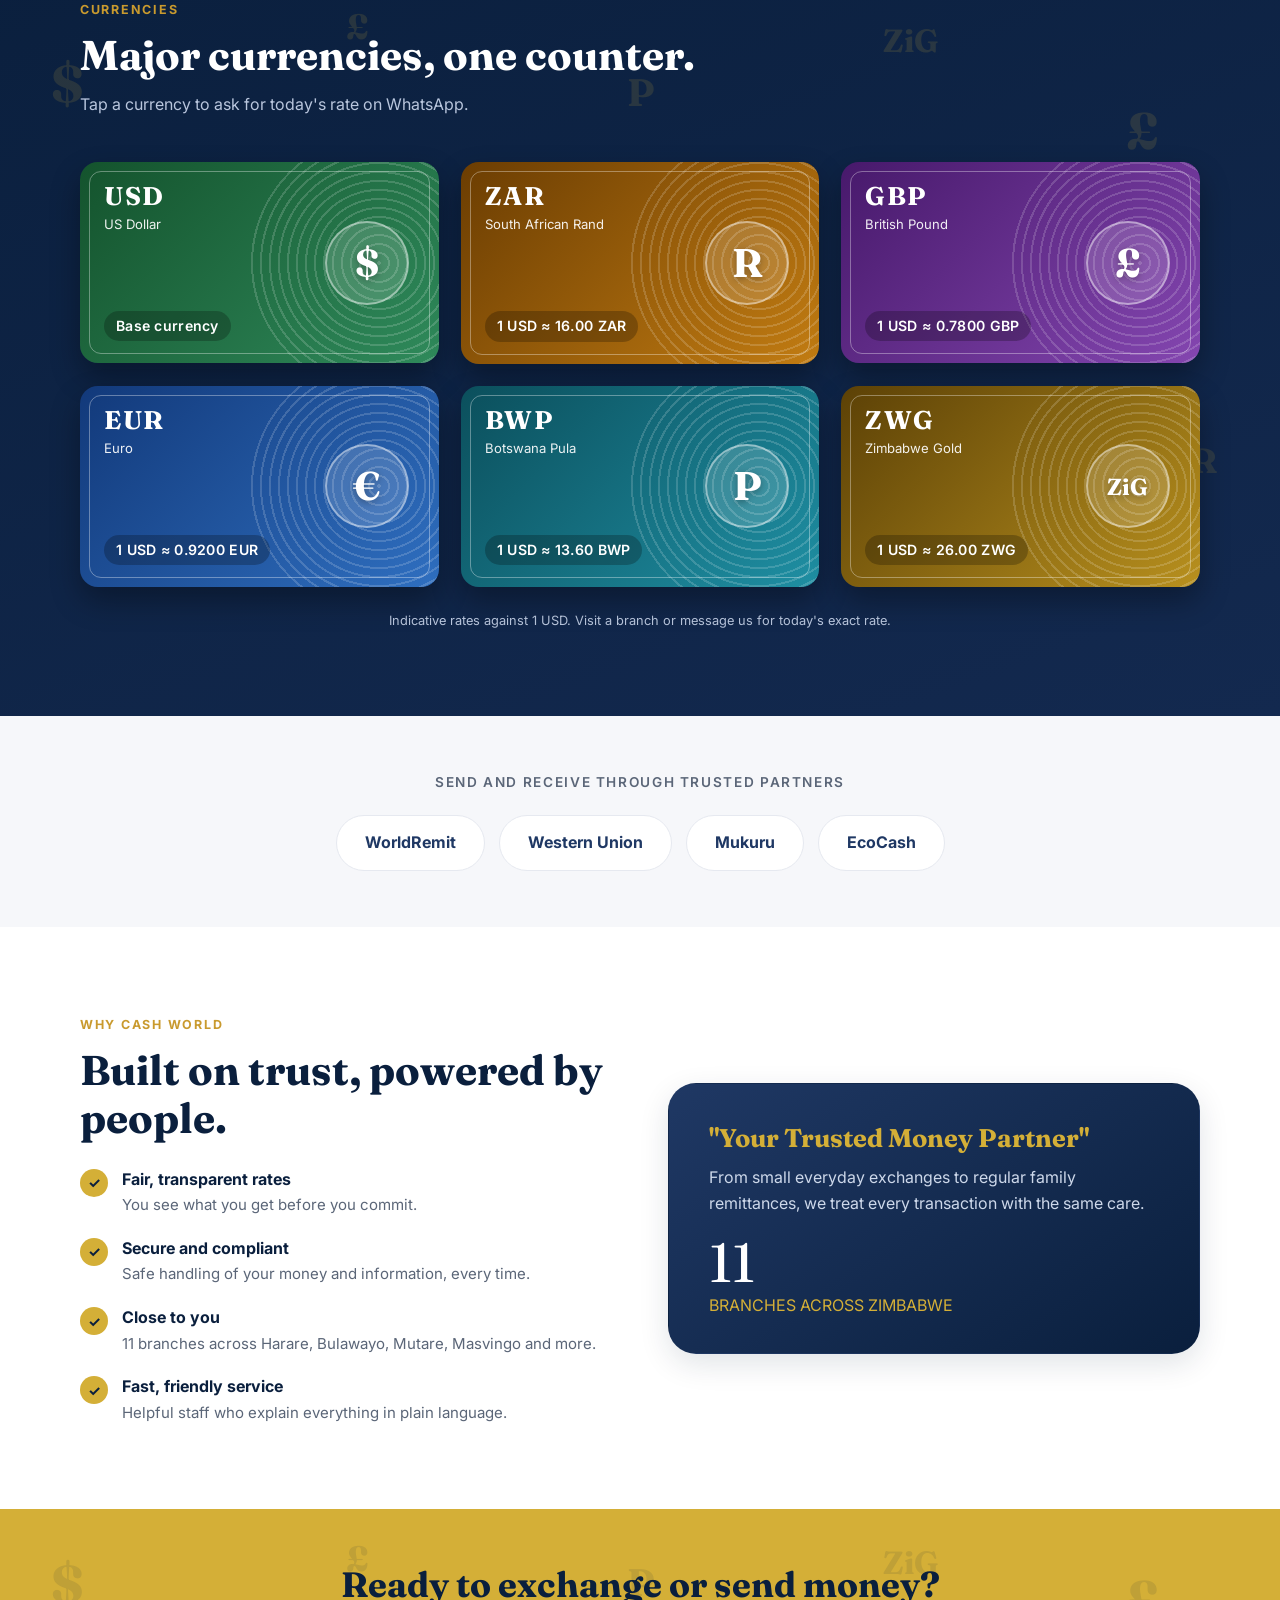
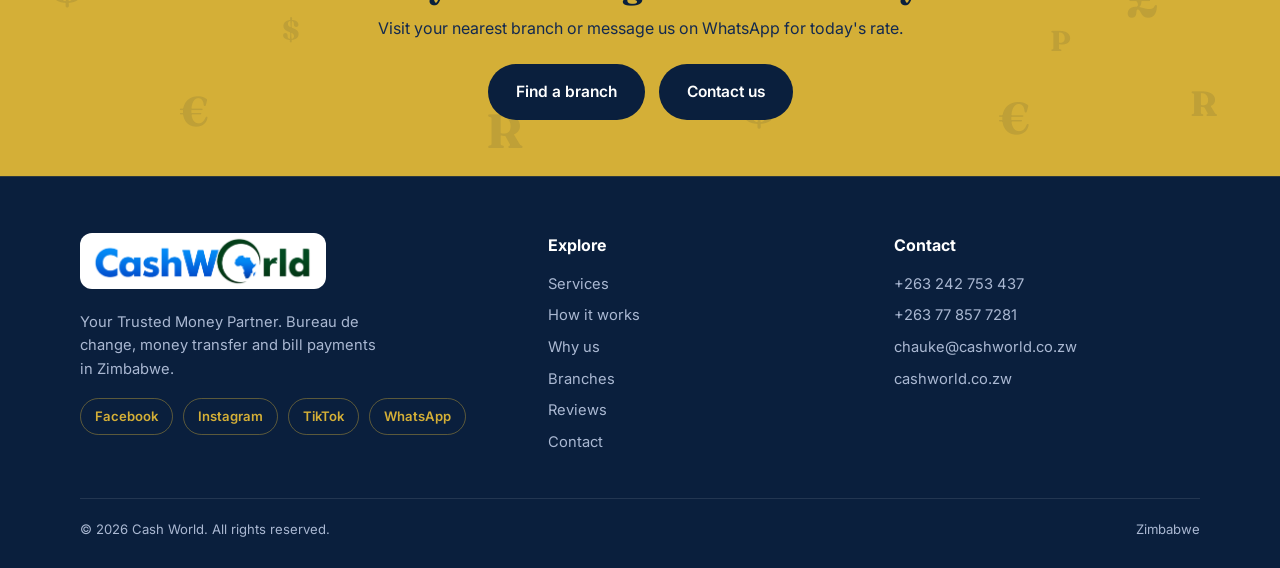
==== commit 2a1bec39: "Add Gweru, Chiredzi, Shurugwi, Kadoma branches; style and link the Reviews page - Branches: add four" ====
--- a/index.html
+++ b/index.html
@@ -6,7 +6,7 @@
 <meta name="color-scheme" content="light dark">
 <meta name="theme-color" content="#0A1F3D">
 <title>Your Trusted Money Partner | Cash World</title>
-<meta name="description" content="Cash World is a bureau de change and money transfer business in Zimbabwe with 8 branches.">
+<meta name="description" content="Cash World is a bureau de change and money transfer business in Zimbabwe with 11 branches.">
 <link rel="preconnect" href="https://fonts.googleapis.com">
 <link rel="preconnect" href="https://fonts.gstatic.com" crossorigin>
 <link href="https://fonts.googleapis.com/css2?family=Fraunces:opsz,wght@9..144,600;9..144,700&family=Inter:wght@400;500;600;700&display=swap" rel="stylesheet">
@@ -26,6 +26,7 @@
         <li><a class="link" href="how-it-works.html">How it works</a></li>
         <li><a class="link" href="why-us.html">Why us</a></li>
         <li><a class="link" href="branches.html">Branches</a></li>
+        <li><a class="link" href="reviews.html">Reviews</a></li>
         <li><a class="link" href="contact.html">Contact</a></li>
         <li><a class="btn btn-gold" style="padding:10px 20px" href="index.html#rates">Check rates</a></li>
       </ul>
@@ -39,13 +40,13 @@
     <div>
       <span class="eyebrow" style="color:var(--gold)">Bureau de Change · Money Transfer</span>
       <h1>Your <em>Trusted</em> Money Partner, across Zimbabwe.</h1>
-      <p class="lead">Exchange currency, send and receive money, and pay your bills in minutes. Fair rates, friendly service and 8 branches near you.</p>
+      <p class="lead">Exchange currency, send and receive money, and pay your bills in minutes. Fair rates, friendly service and 11 branches near you.</p>
       <div class="hero-cta">
         <a class="btn btn-gold" href="#rates">Convert currency →</a>
         <a class="btn btn-ghost" href="branches.html">Find a branch</a>
       </div>
       <div class="trust">
-        <div><b>8</b>Branches</div>
+        <div><b>11</b>Branches</div>
         <div><b>4+</b>Transfer partners</div>
         <div><b>Same-day</b>Service</div>
       </div>
@@ -132,14 +133,14 @@
       <ul class="why-list">
         <li><div class="tick">✓</div><div><b>Fair, transparent rates</b><span>You see what you get before you commit.</span></div></li>
         <li><div class="tick">✓</div><div><b>Secure and compliant</b><span>Safe handling of your money and information, every time.</span></div></li>
-        <li><div class="tick">✓</div><div><b>Close to you</b><span>8 branches across Harare, Bulawayo, Mutare, Masvingo and more.</span></div></li>
+        <li><div class="tick">✓</div><div><b>Close to you</b><span>11 branches across Harare, Bulawayo, Mutare, Masvingo and more.</span></div></li>
         <li><div class="tick">✓</div><div><b>Fast, friendly service</b><span>Helpful staff who explain everything in plain language.</span></div></li>
       </ul>
     </div>
     <div class="why-box reveal">
       <h3>"Your Trusted Money Partner"</h3>
       <p>From small everyday exchanges to regular family remittances, we treat every transaction with the same care.</p>
-      <div class="big">8<small>BRANCHES ACROSS ZIMBABWE</small></div>
+      <div class="big">11<small>BRANCHES ACROSS ZIMBABWE</small></div>
     </div>
   </div>
 </section>
@@ -169,7 +170,7 @@
           <a href="https://wa.me/263778577281" target="_blank" rel="noopener">WhatsApp</a>
         </div>
       </div>
-      <div><h4>Explore</h4><ul><li><a href="services.html">Services</a></li><li><a href="how-it-works.html">How it works</a></li><li><a href="why-us.html">Why us</a></li><li><a href="branches.html">Branches</a></li><li><a href="contact.html">Contact</a></li></ul></div>
+      <div><h4>Explore</h4><ul><li><a href="services.html">Services</a></li><li><a href="how-it-works.html">How it works</a></li><li><a href="why-us.html">Why us</a></li><li><a href="branches.html">Branches</a></li><li><a href="reviews.html">Reviews</a></li><li><a href="contact.html">Contact</a></li></ul></div>
       <div><h4>Contact</h4><ul><li>+263 242 753 437</li><li>+263 77 857 7281</li><li>chauke@cashworld.co.zw</li><li>cashworld.co.zw</li></ul></div>
     </div>
     <div class="copy"><span>© <span id="yr"></span> Cash World. All rights reserved.</span><span>Zimbabwe</span></div>
--- a/css/style.css
+++ b/css/style.css
@@ -395,4 +395,57 @@
   /* floating WhatsApp button: smaller, and the footer leaves room for it */
   .wa{right:14px;bottom:14px;padding:12px 16px;font-size:.85rem}
   footer{padding-bottom:88px}
-}
+
+  /* branch tabs: one scrolling row instead of many wrapped rows */
+  .tabs{flex-wrap:nowrap;overflow-x:auto;margin:0 -20px 20px;padding:0 20px 6px;scrollbar-width:none}
+  .tabs::-webkit-scrollbar{display:none}
+  .tab{flex:none}
+}
+
+/* an element with the hidden attribute must stay hidden, even if a class sets display */
+[hidden]{display:none!important}
+
+/* REVIEWS PAGE */
+.reviews-grid{display:grid;grid-template-columns:1.2fr .8fr;gap:48px;align-items:start}
+.notice{background:var(--gold-soft);border:1px solid var(--gold);border-radius:12px;padding:12px 16px;margin-bottom:24px;font-size:.92rem;color:var(--ink)}
+.rating-summary{display:flex;align-items:center;gap:18px;margin-bottom:22px;padding:18px 22px;background:var(--surface);border:1px solid var(--border);border-radius:var(--radius)}
+.rating-summary b{font-family:'Fraunces',Georgia,serif;font-size:3rem;line-height:1;color:var(--heading)}
+.rating-summary small{display:block;color:var(--muted);font-size:.85rem;margin-top:2px}
+.review-stars{color:var(--gold);letter-spacing:.12em;font-size:1.1rem;white-space:nowrap}
+.review{background:var(--surface);border:1px solid var(--border);border-radius:var(--radius);padding:20px 22px;margin-bottom:14px}
+.review-head{display:flex;justify-content:space-between;align-items:center;gap:6px 12px;flex-wrap:wrap}
+.review-name{color:var(--heading)}
+.review-date{display:block;color:var(--muted);font-size:.8rem;margin-top:2px}
+.review-text{margin-top:10px;color:var(--ink);white-space:pre-line;overflow-wrap:anywhere}
+.review-reply{margin-top:14px;padding:12px 14px;border-left:3px solid var(--gold);background:var(--gold-soft);border-radius:10px;font-size:.92rem}
+.review-reply b{display:block;color:var(--heading);margin-bottom:2px}
+.empty{color:var(--muted);padding:22px;border:1px dashed var(--border-2);border-radius:var(--radius);text-align:center}
+.reviews-grid .form h3{font-size:1.35rem;margin-bottom:16px}
+.hint{display:block;color:var(--muted);font-size:.78rem;margin-top:6px}
+.form-msg{margin-top:12px;font-size:.92rem;line-height:1.5}
+.form-msg.ok{color:#1c7c4a}
+.form-msg.bad{color:#b3261e}
+html[data-theme="dark"] .form-msg.ok{color:#5fd99b}
+html[data-theme="dark"] .form-msg.bad{color:#ff8a80}
+.hp{position:absolute;left:-9999px;width:1px;height:1px;overflow:hidden}
+.sr{position:absolute;width:1px;height:1px;overflow:hidden;clip:rect(0 0 0 0);white-space:nowrap}
+
+/* star picker: markup runs 5 to 1, shown 1 to 5; the stars up to the chosen one light up */
+.stars{display:flex;flex-direction:row-reverse;justify-content:flex-end;gap:2px;border:0;padding:0;margin:0;min-width:0}
+.stars input{position:absolute;opacity:0;width:1px;height:1px}
+.stars label{cursor:pointer;font-size:2.1rem;line-height:1;color:var(--border-2);margin:0;text-transform:none;letter-spacing:0;transition:color .15s,transform .15s}
+.stars label:hover,.stars label:hover~label,.stars input:checked~label{color:var(--gold)}
+.stars label:hover{transform:scale(1.12)}
+.stars input:focus-visible+label{outline:2px solid var(--gold);outline-offset:3px;border-radius:6px}
+
+.ad-slot{margin:32px 0;text-align:center}
+.ad-label{display:block;font-size:.7rem;color:var(--muted);text-transform:uppercase;letter-spacing:.1em;margin-bottom:6px}
+
+@media(max-width:960px){
+  .reviews-grid{grid-template-columns:1fr;gap:36px}
+}
+@media(max-width:700px){
+  .rating-summary{padding:16px 18px}
+  .review{padding:18px}
+  .stars label{font-size:2.4rem}
+}
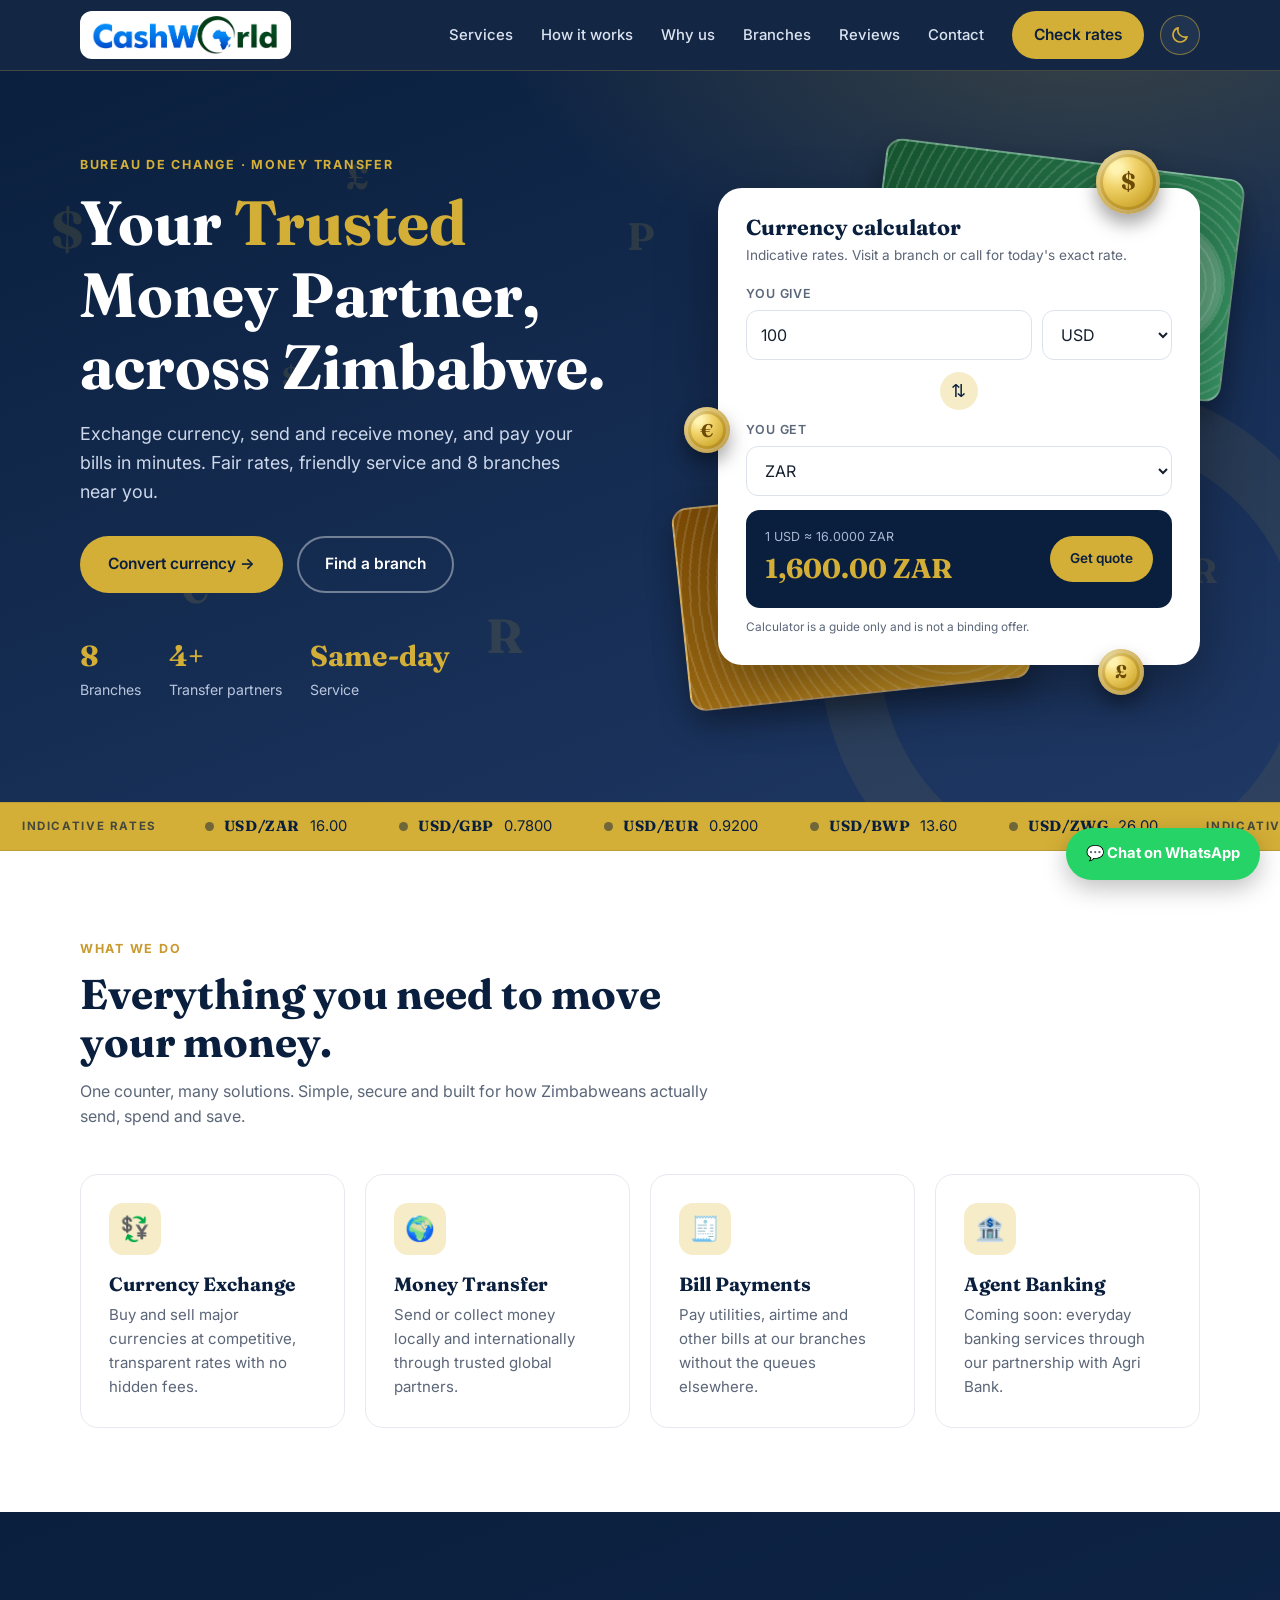
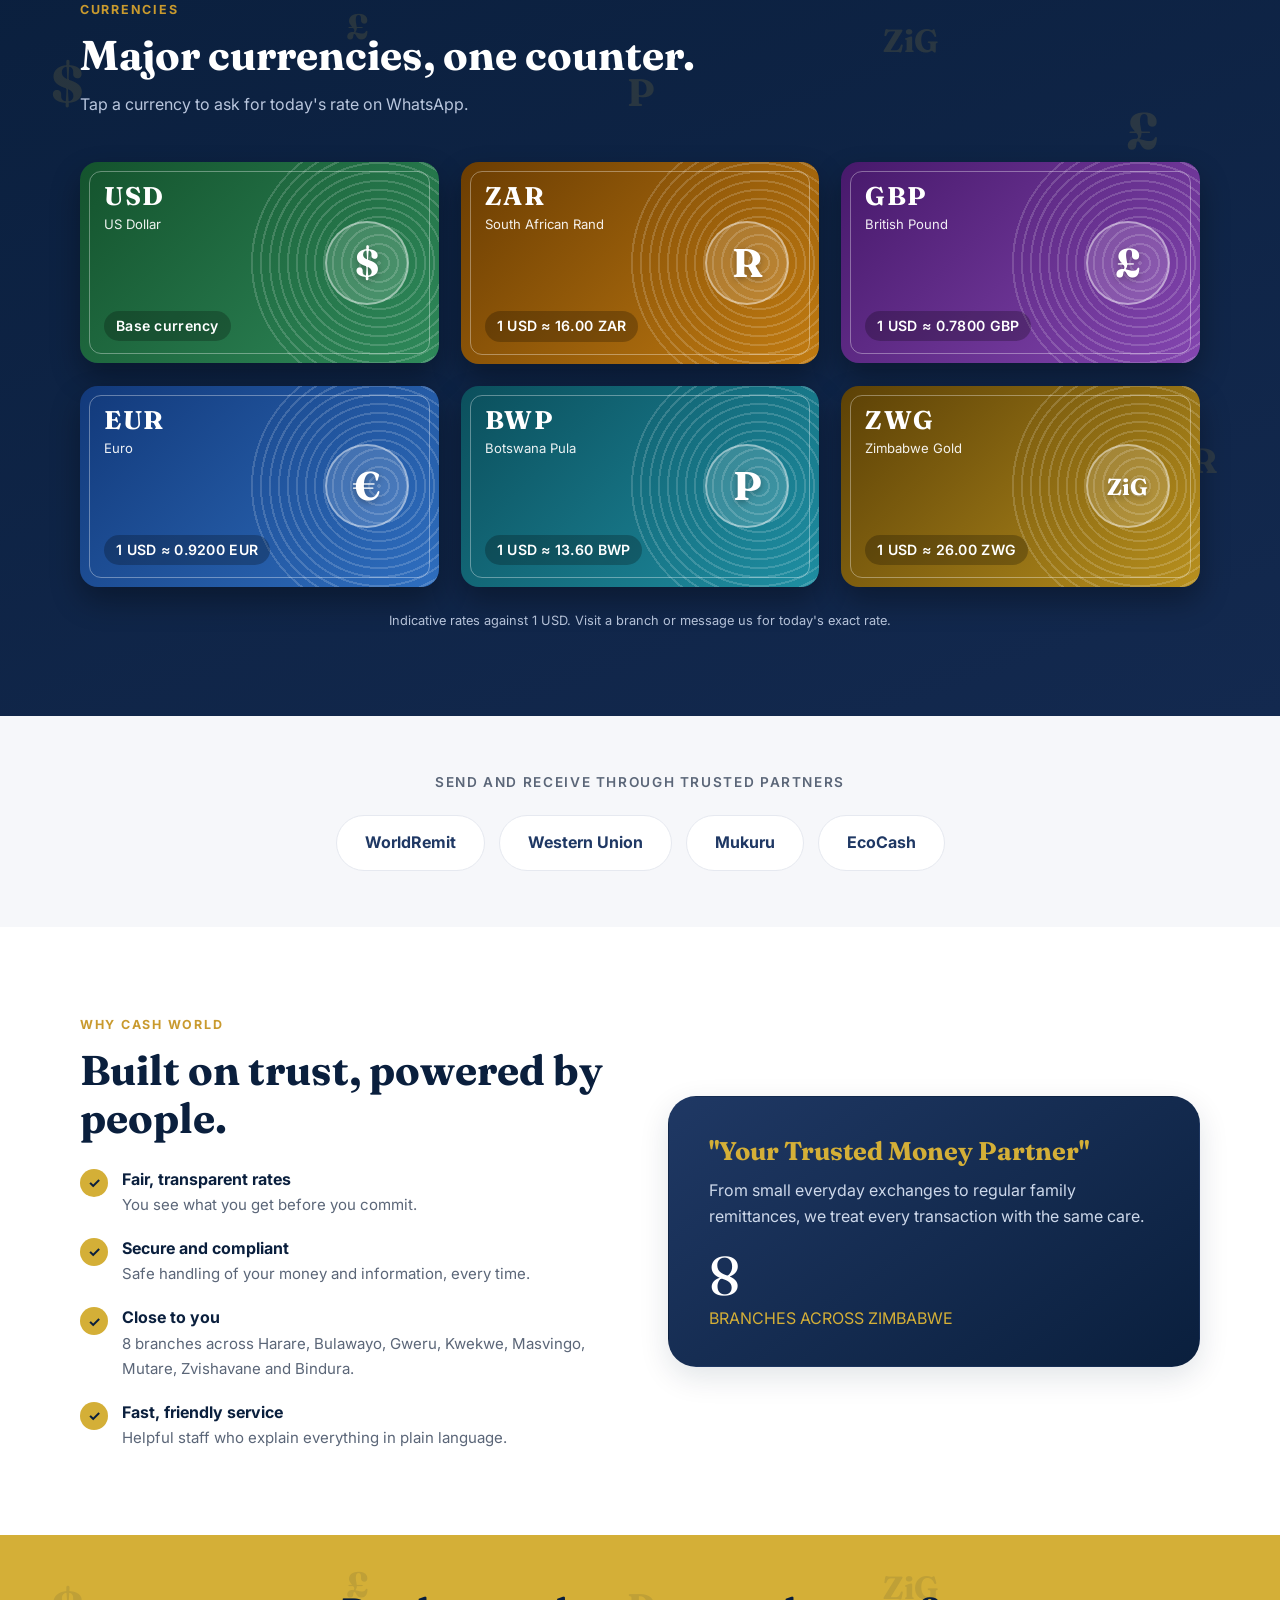
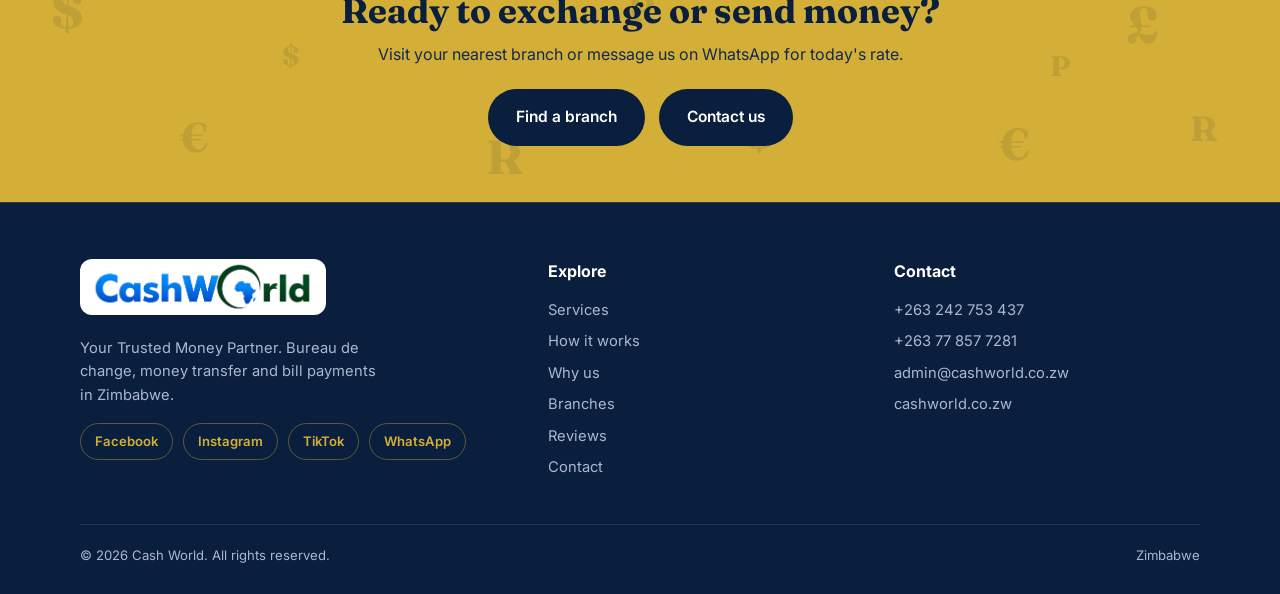
==== commit c1666426: "Update branch directory and contact details" ====
--- a/index.html
+++ b/index.html
@@ -6,7 +6,7 @@
 <meta name="color-scheme" content="light dark">
 <meta name="theme-color" content="#0A1F3D">
 <title>Your Trusted Money Partner | Cash World</title>
-<meta name="description" content="Cash World is a bureau de change and money transfer business in Zimbabwe with 11 branches.">
+<meta name="description" content="Cash World is a bureau de change and money transfer business in Zimbabwe with 8 branches.">
 <link rel="preconnect" href="https://fonts.googleapis.com">
 <link rel="preconnect" href="https://fonts.gstatic.com" crossorigin>
 <link href="https://fonts.googleapis.com/css2?family=Fraunces:opsz,wght@9..144,600;9..144,700&family=Inter:wght@400;500;600;700&display=swap" rel="stylesheet">
@@ -40,13 +40,13 @@
     <div>
       <span class="eyebrow" style="color:var(--gold)">Bureau de Change · Money Transfer</span>
       <h1>Your <em>Trusted</em> Money Partner, across Zimbabwe.</h1>
-      <p class="lead">Exchange currency, send and receive money, and pay your bills in minutes. Fair rates, friendly service and 11 branches near you.</p>
+      <p class="lead">Exchange currency, send and receive money, and pay your bills in minutes. Fair rates, friendly service and 8 branches near you.</p>
       <div class="hero-cta">
         <a class="btn btn-gold" href="#rates">Convert currency →</a>
         <a class="btn btn-ghost" href="branches.html">Find a branch</a>
       </div>
       <div class="trust">
-        <div><b>11</b>Branches</div>
+        <div><b>8</b>Branches</div>
         <div><b>4+</b>Transfer partners</div>
         <div><b>Same-day</b>Service</div>
       </div>
@@ -133,14 +133,14 @@
       <ul class="why-list">
         <li><div class="tick">✓</div><div><b>Fair, transparent rates</b><span>You see what you get before you commit.</span></div></li>
         <li><div class="tick">✓</div><div><b>Secure and compliant</b><span>Safe handling of your money and information, every time.</span></div></li>
-        <li><div class="tick">✓</div><div><b>Close to you</b><span>11 branches across Harare, Bulawayo, Mutare, Masvingo and more.</span></div></li>
+        <li><div class="tick">✓</div><div><b>Close to you</b><span>8 branches across Harare, Bulawayo, Gweru, Kwekwe, Masvingo, Mutare, Zvishavane and Bindura.</span></div></li>
         <li><div class="tick">✓</div><div><b>Fast, friendly service</b><span>Helpful staff who explain everything in plain language.</span></div></li>
       </ul>
     </div>
     <div class="why-box reveal">
       <h3>"Your Trusted Money Partner"</h3>
       <p>From small everyday exchanges to regular family remittances, we treat every transaction with the same care.</p>
-      <div class="big">11<small>BRANCHES ACROSS ZIMBABWE</small></div>
+      <div class="big">8<small>BRANCHES ACROSS ZIMBABWE</small></div>
     </div>
   </div>
 </section>
@@ -167,16 +167,16 @@
           <a href="https://www.facebook.com/profile.php?id=61559407846797" target="_blank" rel="noopener" aria-label="Cash World on Facebook">Facebook</a>
           <a href="https://www.instagram.com/cas.hworld?utm_source=ig_web_button_share_sheet&amp;dlrf=ZDNlZDc0MzIxNw==" target="_blank" rel="noopener" aria-label="Cash World on Instagram">Instagram</a>
           <a href="https://www.tiktok.com/@cashworldmoneytransfer?is_from_webapp=1&amp;sender_device=pc" target="_blank" rel="noopener" aria-label="Cash World on TikTok">TikTok</a>
-          <a href="https://wa.me/263778577281" target="_blank" rel="noopener">WhatsApp</a>
+          <a href="https://wa.me/263717471617" target="_blank" rel="noopener">WhatsApp</a>
         </div>
       </div>
       <div><h4>Explore</h4><ul><li><a href="services.html">Services</a></li><li><a href="how-it-works.html">How it works</a></li><li><a href="why-us.html">Why us</a></li><li><a href="branches.html">Branches</a></li><li><a href="reviews.html">Reviews</a></li><li><a href="contact.html">Contact</a></li></ul></div>
-      <div><h4>Contact</h4><ul><li>+263 242 753 437</li><li>+263 77 857 7281</li><li>chauke@cashworld.co.zw</li><li>cashworld.co.zw</li></ul></div>
+      <div><h4>Contact</h4><ul><li>+263 242 753 437</li><li>+263 77 857 7281</li><li>admin@cashworld.co.zw</li><li>cashworld.co.zw</li></ul></div>
     </div>
     <div class="copy"><span>© <span id="yr"></span> Cash World. All rights reserved.</span><span>Zimbabwe</span></div>
   </div>
 </footer>
-<a class="wa" href="https://wa.me/263778577281" target="_blank" rel="noopener">💬 Chat on WhatsApp</a>
+<a class="wa" href="https://wa.me/263717471617" target="_blank" rel="noopener">💬 Chat on WhatsApp</a>
 
 <script src="js/main.js"></script>
 </body>
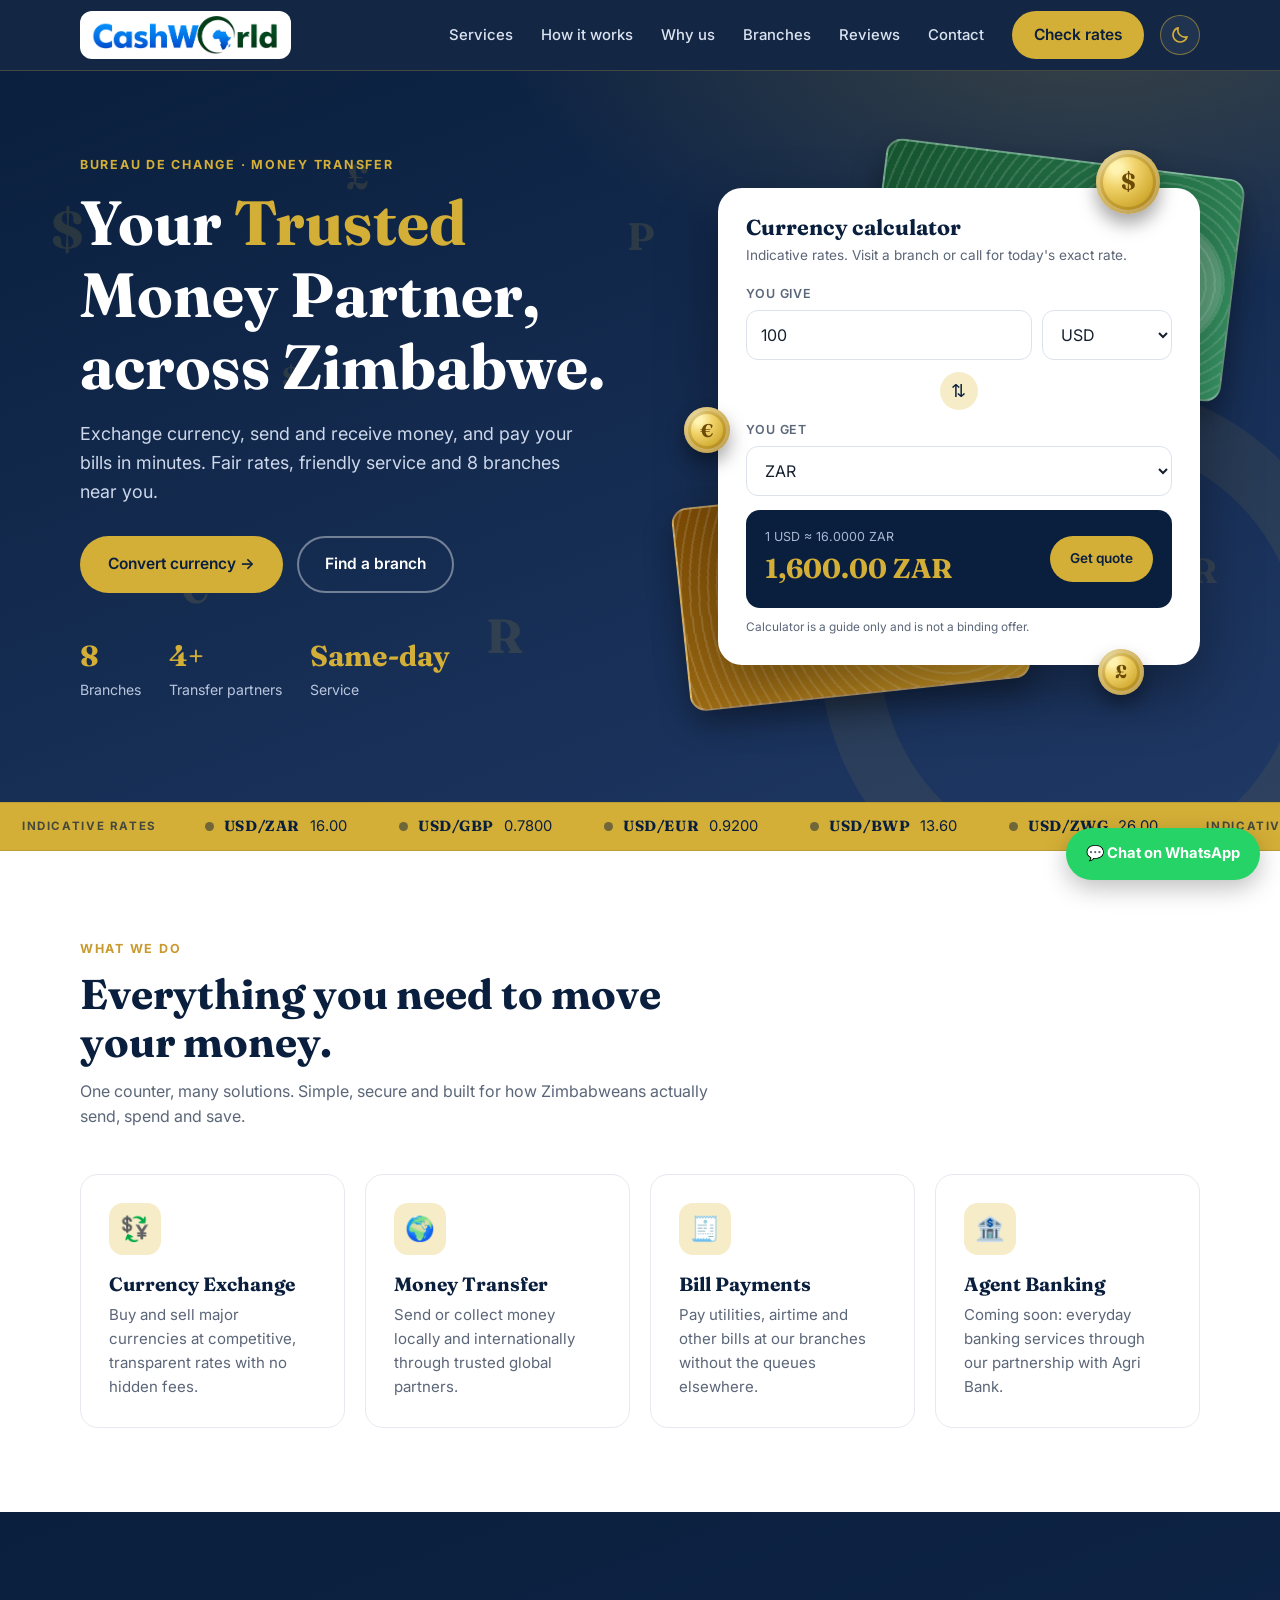
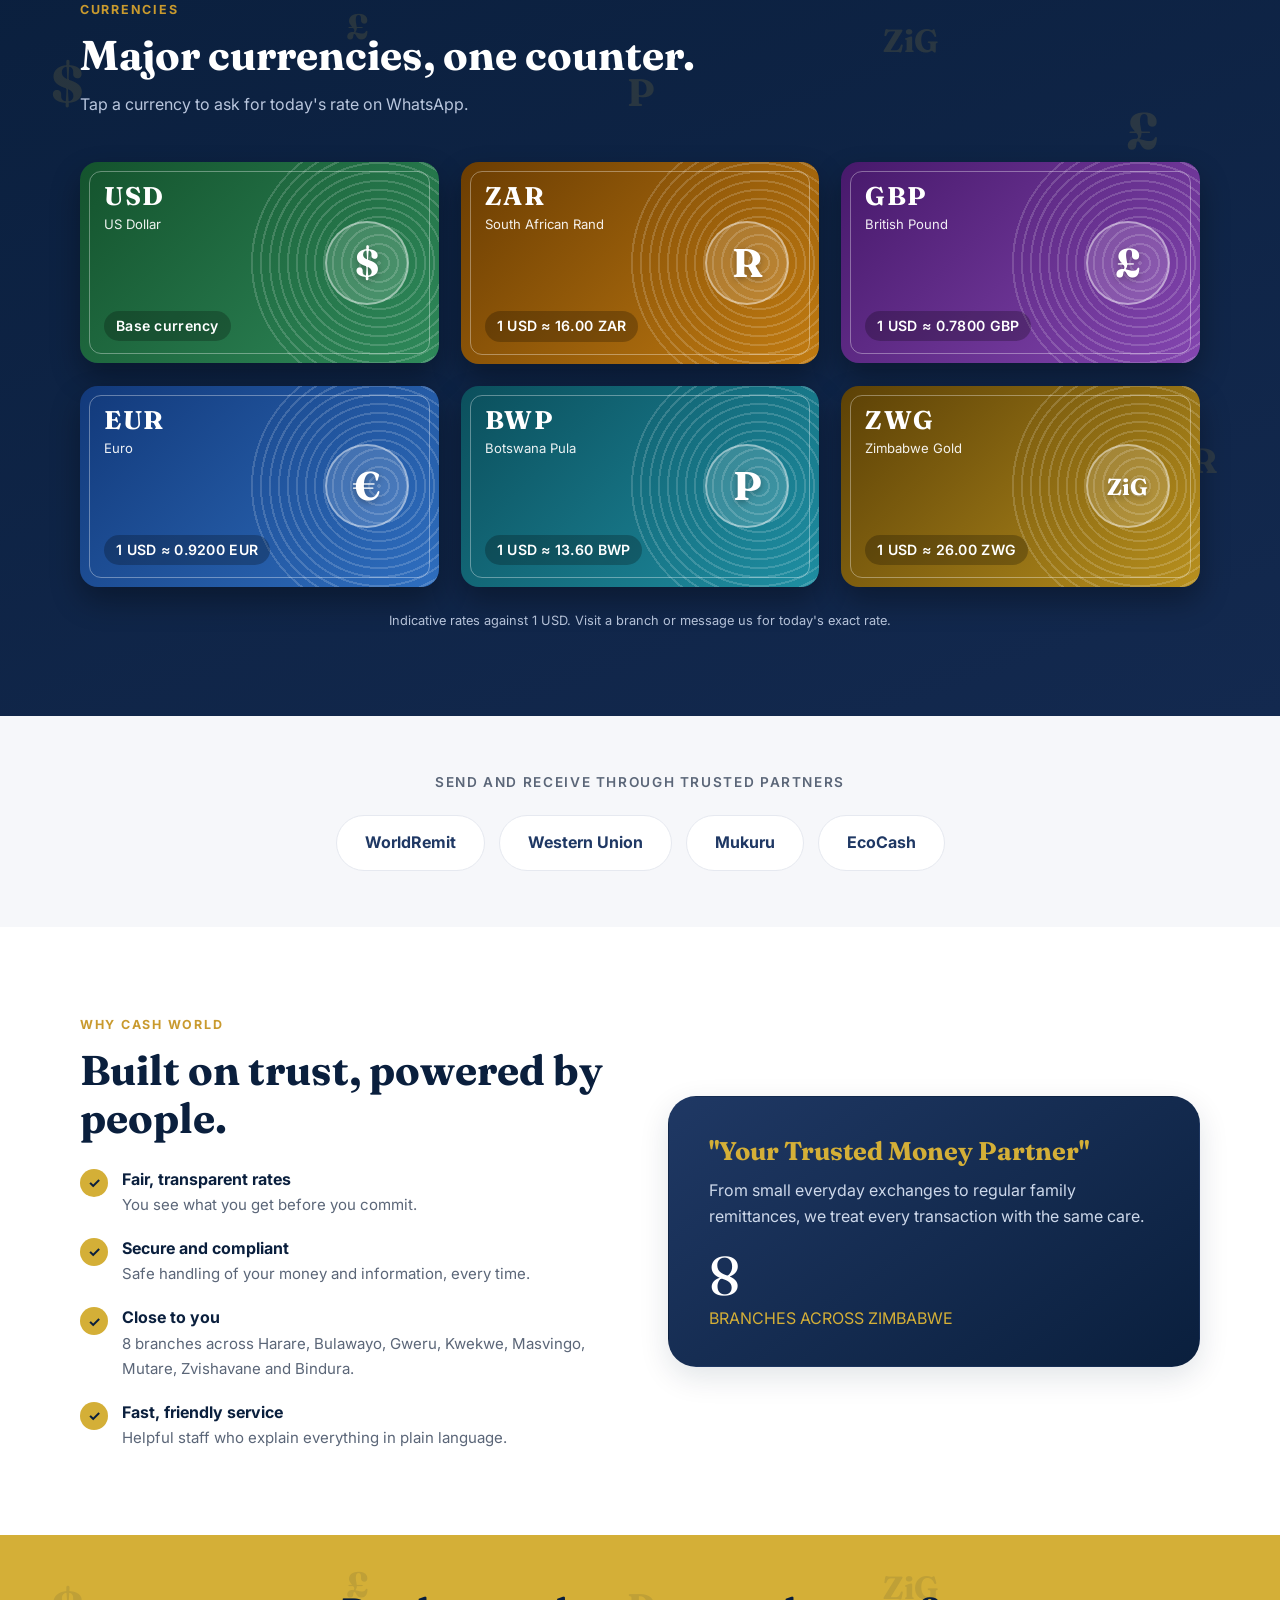
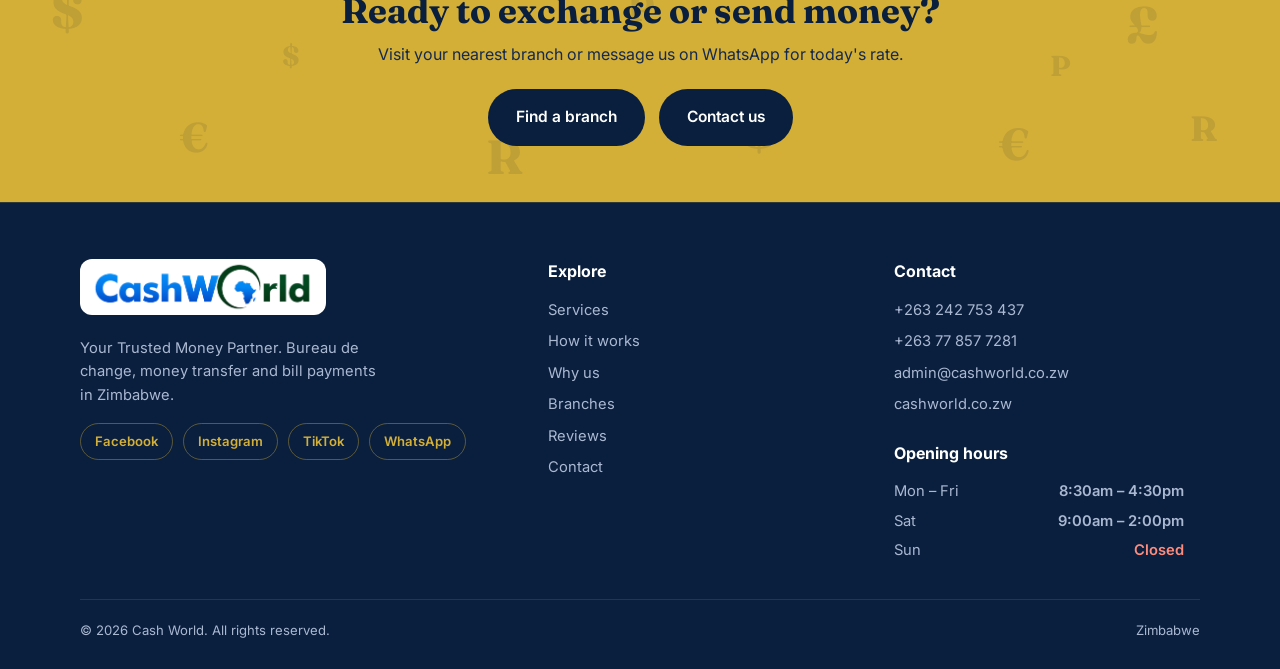
==== commit d85ebb78: "Add opening hours to branches, contact page and footer Mon-Fri 8:30am-4:30pm, Sat 9:00am-2:00pm, Sun" ====
--- a/index.html
+++ b/index.html
@@ -1,6 +1,15 @@
 <!DOCTYPE html>
 <html lang="en">
 <head>
+<!-- Google tag (gtag.js) -->
+<script async src="https://www.googletagmanager.com/gtag/js?id=G-MBRD2YYNVR"></script>
+<script>
+  window.dataLayer = window.dataLayer || [];
+  function gtag(){dataLayer.push(arguments);}
+  gtag('js', new Date());
+  gtag('config', 'G-MBRD2YYNVR');
+</script>
+
 <meta charset="UTF-8">
 <meta name="viewport" content="width=device-width, initial-scale=1">
 <meta name="color-scheme" content="light dark">
@@ -171,7 +180,7 @@
         </div>
       </div>
       <div><h4>Explore</h4><ul><li><a href="services.html">Services</a></li><li><a href="how-it-works.html">How it works</a></li><li><a href="why-us.html">Why us</a></li><li><a href="branches.html">Branches</a></li><li><a href="reviews.html">Reviews</a></li><li><a href="contact.html">Contact</a></li></ul></div>
-      <div><h4>Contact</h4><ul><li>+263 242 753 437</li><li>+263 77 857 7281</li><li>admin@cashworld.co.zw</li><li>cashworld.co.zw</li></ul></div>
+      <div><h4>Contact</h4><ul><li>+263 242 753 437</li><li>+263 77 857 7281</li><li>admin@cashworld.co.zw</li><li>cashworld.co.zw</li></ul><h4 class="f-sub">Opening hours</h4><ul class="hours-list" data-hours></ul></div>
     </div>
     <div class="copy"><span>© <span id="yr"></span> Cash World. All rights reserved.</span><span>Zimbabwe</span></div>
   </div>
--- a/css/style.css
+++ b/css/style.css
@@ -449,3 +449,23 @@
   .review{padding:18px}
   .stars label{font-size:2.4rem}
 }
+
+/* =========================================================
+   OPENING HOURS (filled in by js/main.js from the HOURS setting)
+   ========================================================= */
+.hours-list{list-style:none;display:grid;gap:6px;max-width:290px}
+.hours-list li{display:flex;justify-content:space-between;gap:18px;margin:0}
+.hours-list li span:last-child{font-weight:600;white-space:nowrap}
+.hours-list li.closed span:last-child{color:#c0392b}
+html[data-theme="dark"] .hours-list li.closed span:last-child,footer .hours-list li.closed span:last-child{color:#ff8b7c}
+.f-sub{margin-top:24px}
+.b-hours{margin-top:14px;padding-top:14px;border-top:1px dashed var(--border-2)}
+.b-hours b{display:block;font-size:.8rem;color:var(--heading);margin-bottom:8px}
+.b-hours .hours-list{max-width:none;font-size:.86rem;color:var(--muted)}
+.b-hours .hours-list li span:last-child{color:var(--ink)}
+.b-hours .hours-list li.closed span:last-child{color:#c0392b}
+html[data-theme="dark"] .b-hours .hours-list li.closed span:last-child{color:#ff8b7c}
+.ci .hours-list{margin-top:6px;color:var(--muted);font-size:.94rem}
+.ci .hours-list li span:last-child{color:var(--ink)}
+.ci .hours-list li.closed span:last-child{color:#c0392b}
+html[data-theme="dark"] .ci .hours-list li.closed span:last-child{color:#ff8b7c}
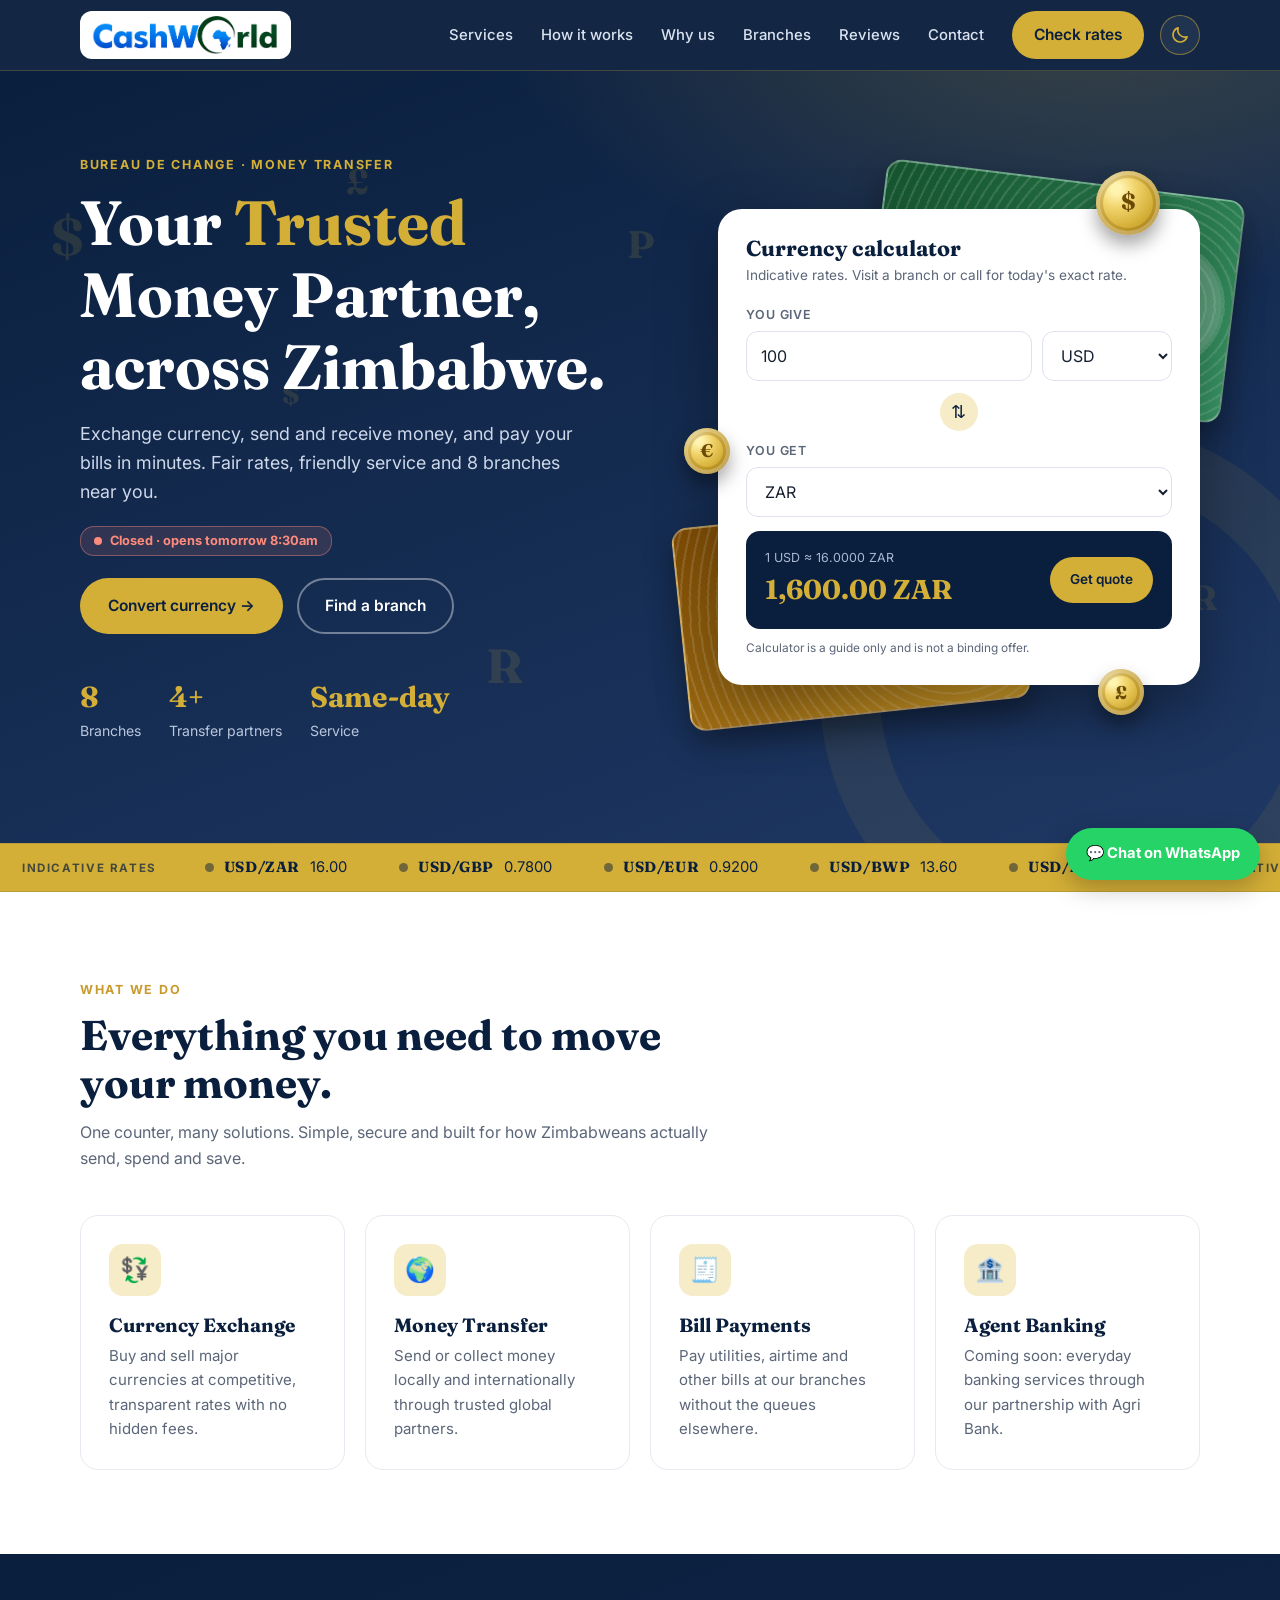
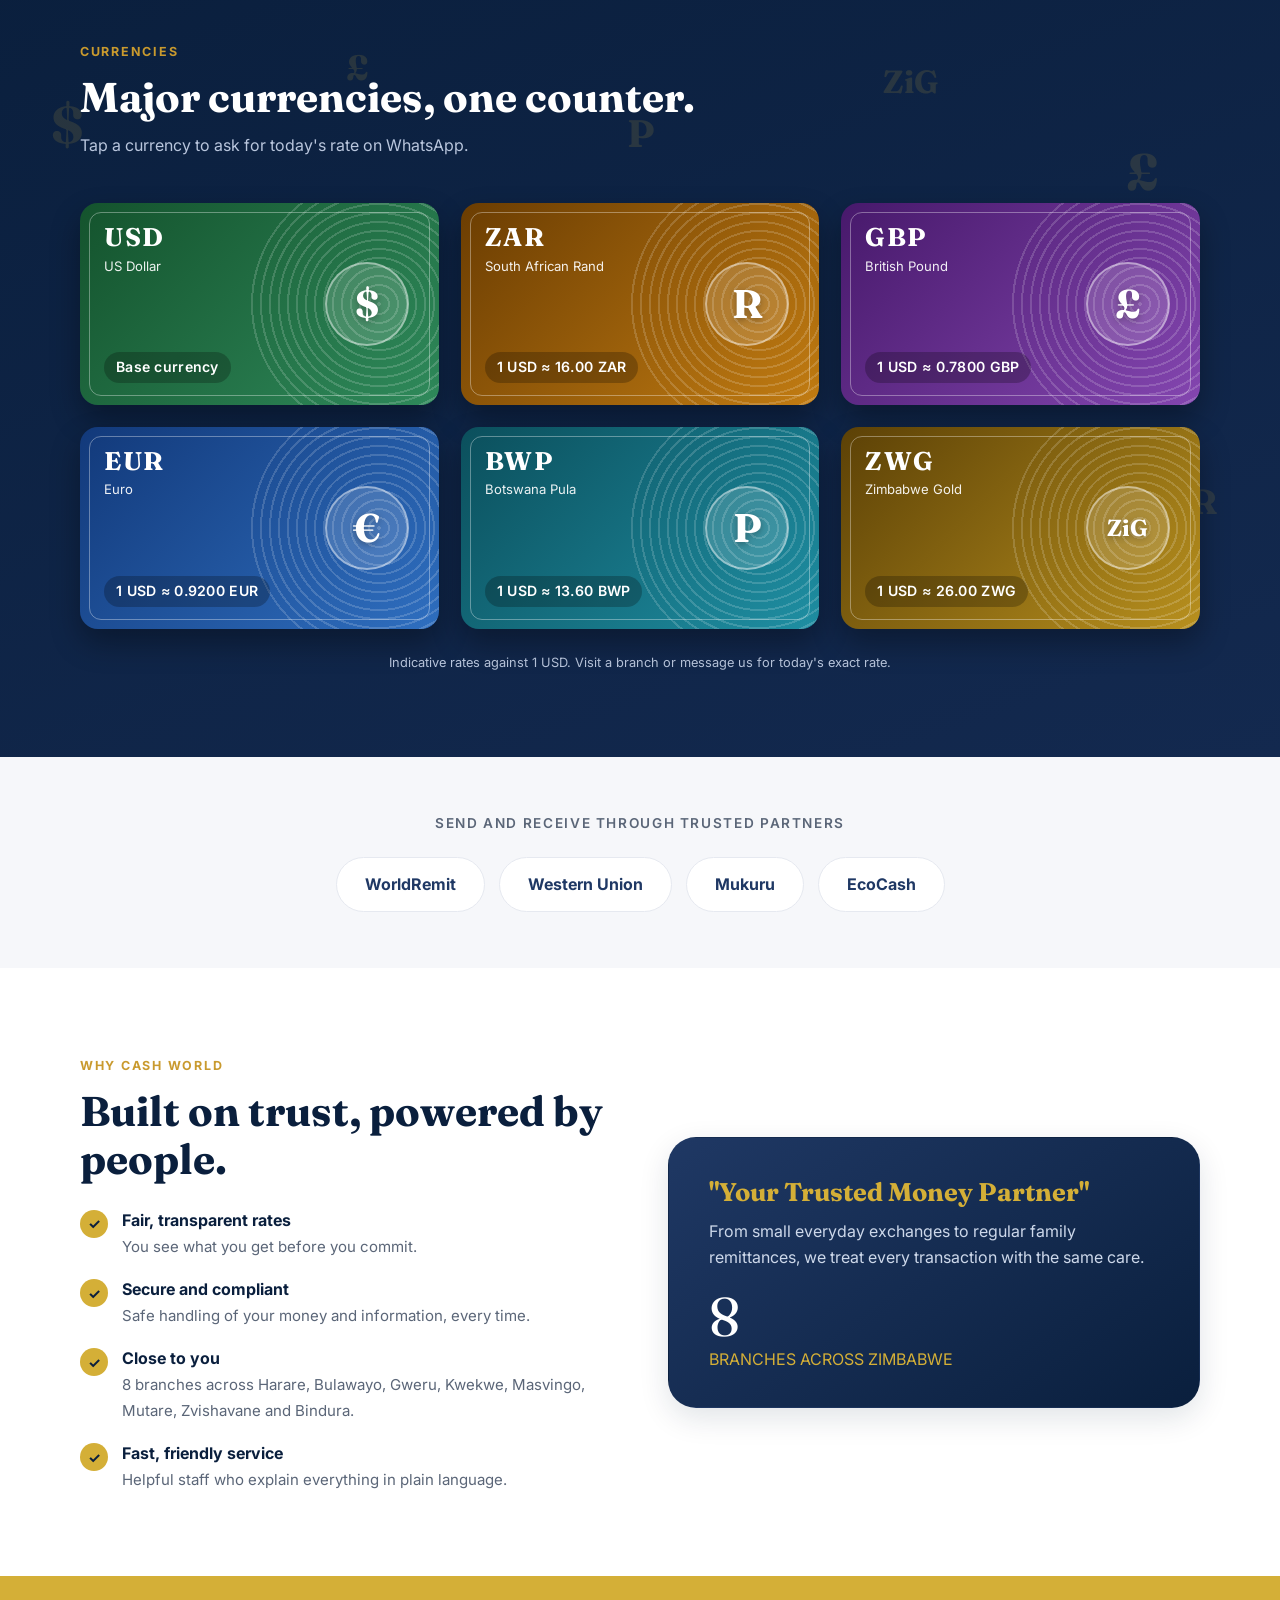
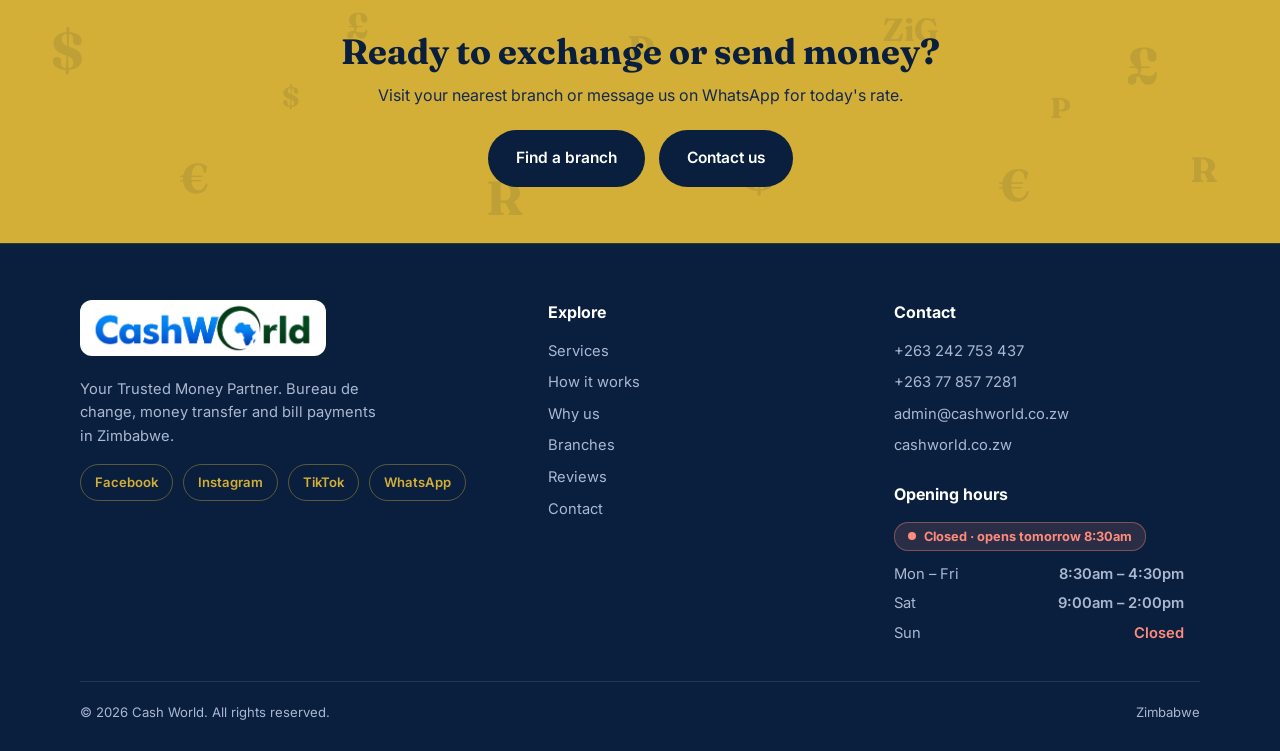
==== commit 81745bfe: "Add live "Open now / Closed" status based on Zimbabwe time HOURS is now real schedule data (days + o" ====
--- a/index.html
+++ b/index.html
@@ -50,6 +50,7 @@
       <span class="eyebrow" style="color:var(--gold)">Bureau de Change · Money Transfer</span>
       <h1>Your <em>Trusted</em> Money Partner, across Zimbabwe.</h1>
       <p class="lead">Exchange currency, send and receive money, and pay your bills in minutes. Fair rates, friendly service and 8 branches near you.</p>
+      <p class="hero-status"><span class="live-pill" data-open-status></span></p>
       <div class="hero-cta">
         <a class="btn btn-gold" href="#rates">Convert currency →</a>
         <a class="btn btn-ghost" href="branches.html">Find a branch</a>
@@ -180,7 +181,7 @@
         </div>
       </div>
       <div><h4>Explore</h4><ul><li><a href="services.html">Services</a></li><li><a href="how-it-works.html">How it works</a></li><li><a href="why-us.html">Why us</a></li><li><a href="branches.html">Branches</a></li><li><a href="reviews.html">Reviews</a></li><li><a href="contact.html">Contact</a></li></ul></div>
-      <div><h4>Contact</h4><ul><li>+263 242 753 437</li><li>+263 77 857 7281</li><li>admin@cashworld.co.zw</li><li>cashworld.co.zw</li></ul><h4 class="f-sub">Opening hours</h4><ul class="hours-list" data-hours></ul></div>
+      <div><h4>Contact</h4><ul><li>+263 242 753 437</li><li>+263 77 857 7281</li><li>admin@cashworld.co.zw</li><li>cashworld.co.zw</li></ul><h4 class="f-sub">Opening hours</h4><span class="live-pill" data-open-status></span><ul class="hours-list" data-hours></ul></div>
     </div>
     <div class="copy"><span>© <span id="yr"></span> Cash World. All rights reserved.</span><span>Zimbabwe</span></div>
   </div>
--- a/css/style.css
+++ b/css/style.css
@@ -469,3 +469,22 @@
 .ci .hours-list li span:last-child{color:var(--ink)}
 .ci .hours-list li.closed span:last-child{color:#c0392b}
 html[data-theme="dark"] .ci .hours-list li.closed span:last-child{color:#ff8b7c}
+
+/* =========================================================
+   LIVE "OPEN NOW" BADGE (text and colour set by js/main.js)
+   ========================================================= */
+.live-pill{display:inline-flex;align-items:center;gap:8px;padding:5px 13px;border-radius:14px;font-size:.8rem;font-weight:700;line-height:1.35;border:1px solid transparent;background:rgba(30,142,78,.14);color:#1e8e4e;border-color:rgba(30,142,78,.38)}
+.live-pill:empty{display:none}
+.live-pill::before{content:"";flex:none;width:8px;height:8px;border-radius:50%;background:currentColor}
+.live-pill.is-open::before{animation:livepulse 1.8s ease-out infinite}
+@keyframes livepulse{0%{box-shadow:0 0 0 0 rgba(30,142,78,.55)}70%{box-shadow:0 0 0 7px rgba(30,142,78,0)}100%{box-shadow:0 0 0 0 rgba(30,142,78,0)}}
+.live-pill.is-soon{background:rgba(212,150,20,.16);color:#9a6a00;border-color:rgba(212,150,20,.5)}
+.live-pill.is-closed{background:rgba(192,57,43,.11);color:#c0392b;border-color:rgba(192,57,43,.36)}
+html[data-theme="dark"] .live-pill.is-open,footer .live-pill.is-open,.hero .live-pill.is-open{background:rgba(95,211,145,.14);color:#5fd391;border-color:rgba(95,211,145,.42)}
+html[data-theme="dark"] .live-pill.is-soon,footer .live-pill.is-soon,.hero .live-pill.is-soon{background:rgba(255,200,87,.15);color:#ffc857;border-color:rgba(255,200,87,.45)}
+html[data-theme="dark"] .live-pill.is-closed,footer .live-pill.is-closed,.hero .live-pill.is-closed{background:rgba(255,139,124,.13);color:#ff8b7c;border-color:rgba(255,139,124,.4)}
+.hero-status{margin:-10px 0 22px}
+.branch .live-pill{margin:0 0 8px;font-size:.76rem}
+.ci .live-pill{margin:8px 0 6px}
+footer .live-pill{margin:0 0 12px}
+@media(prefers-reduced-motion:reduce){.live-pill.is-open::before{animation:none}}
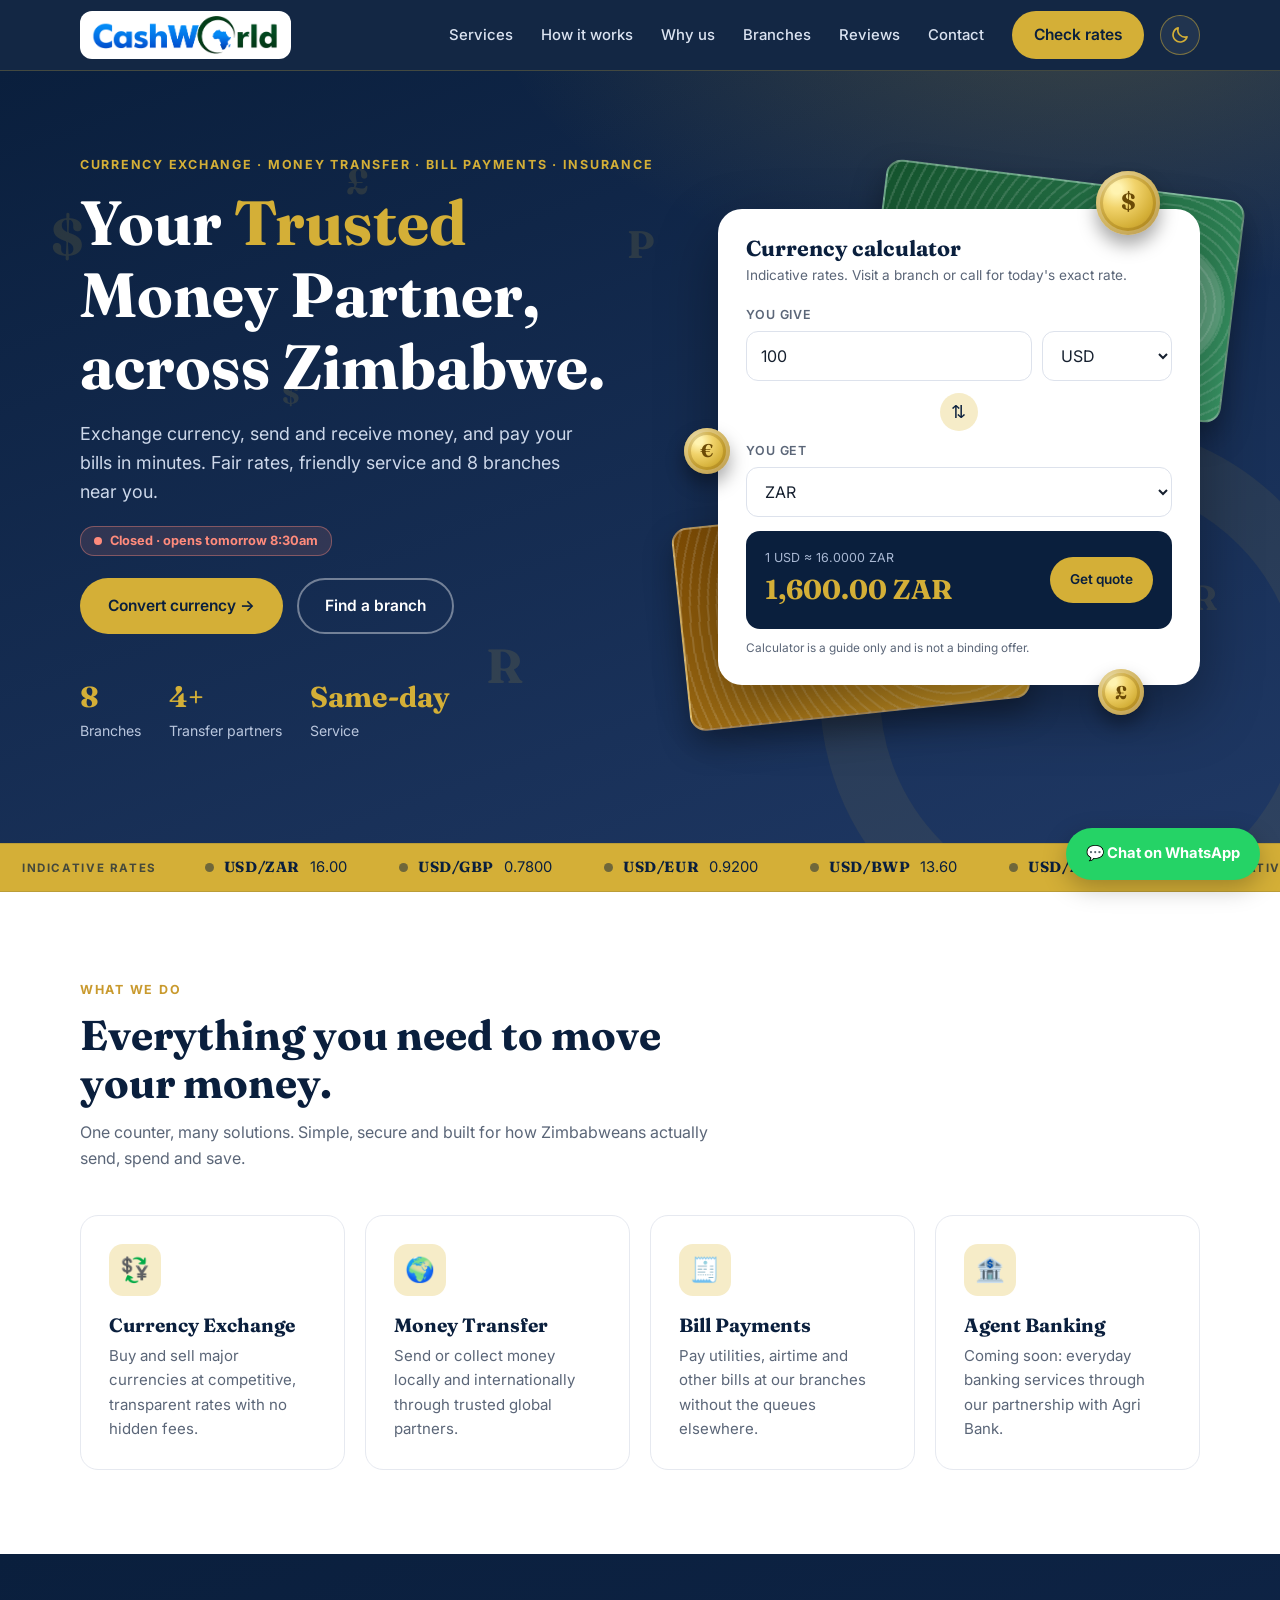
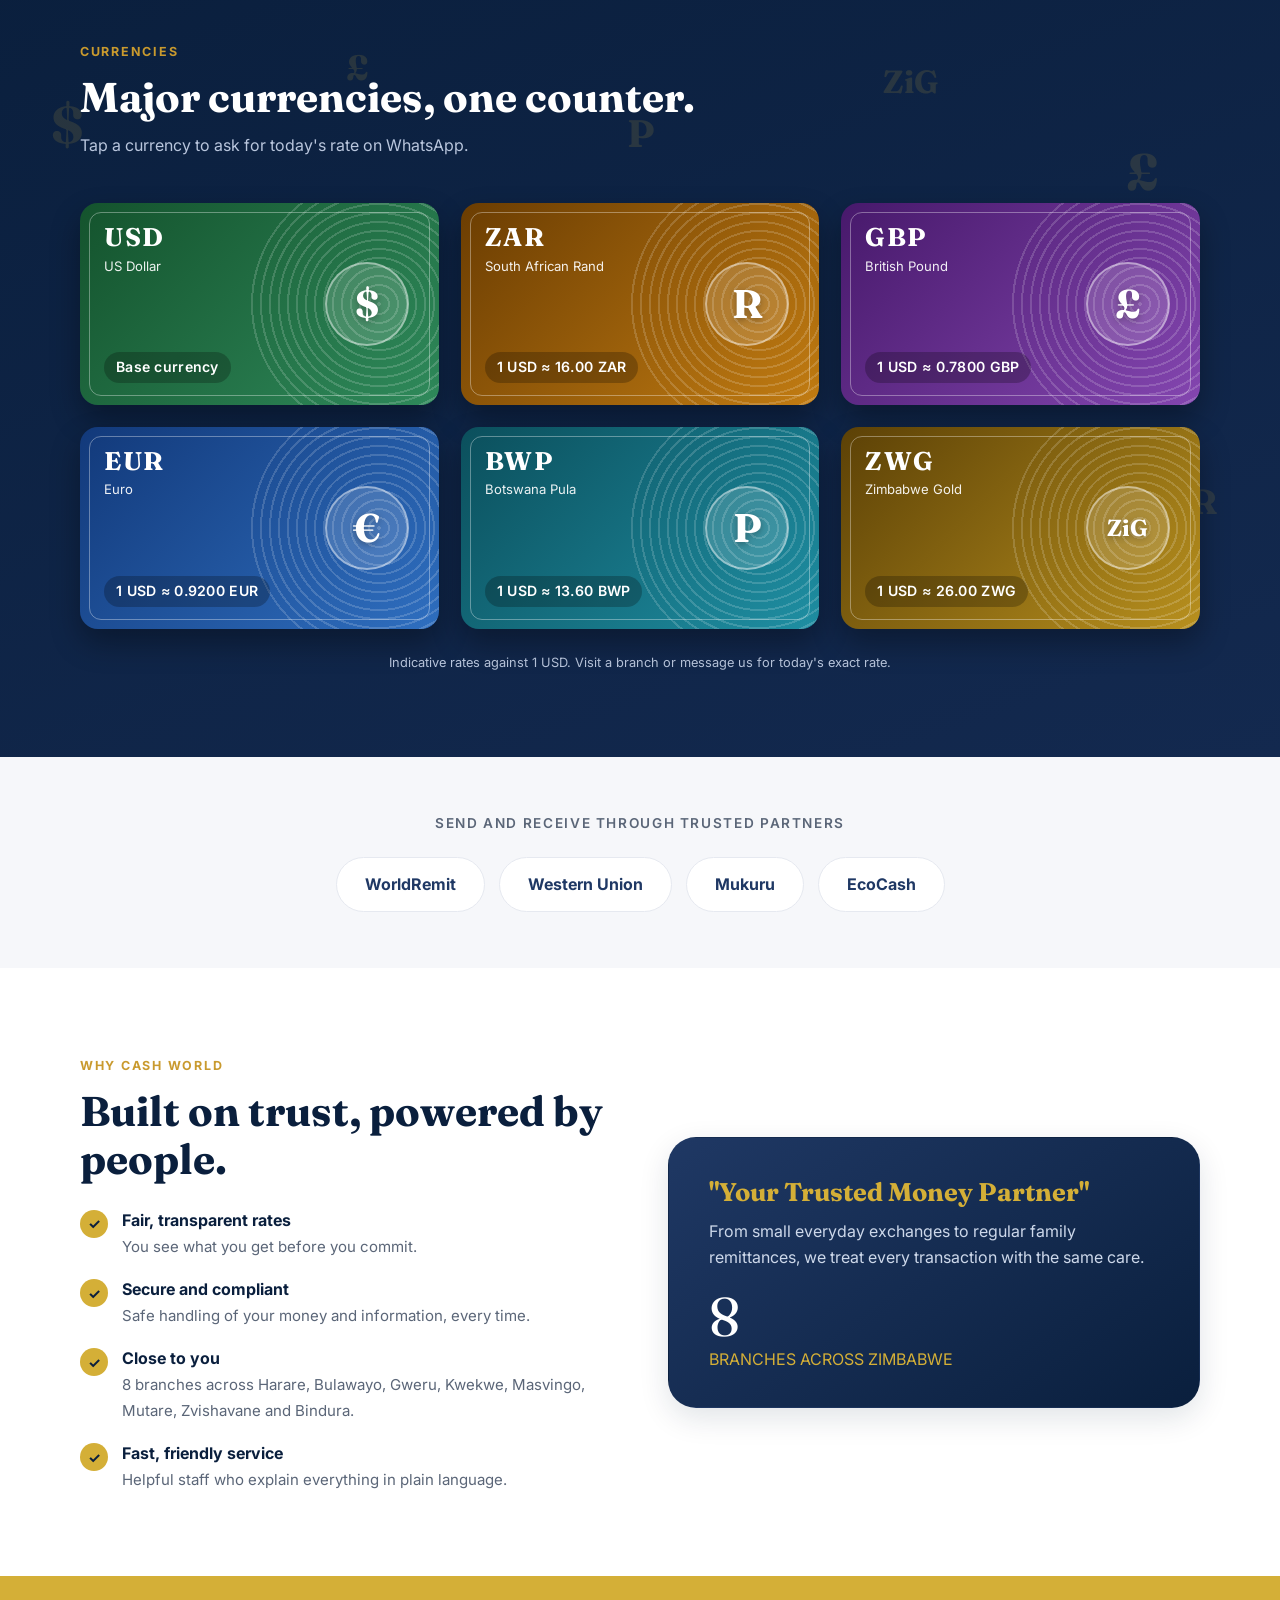
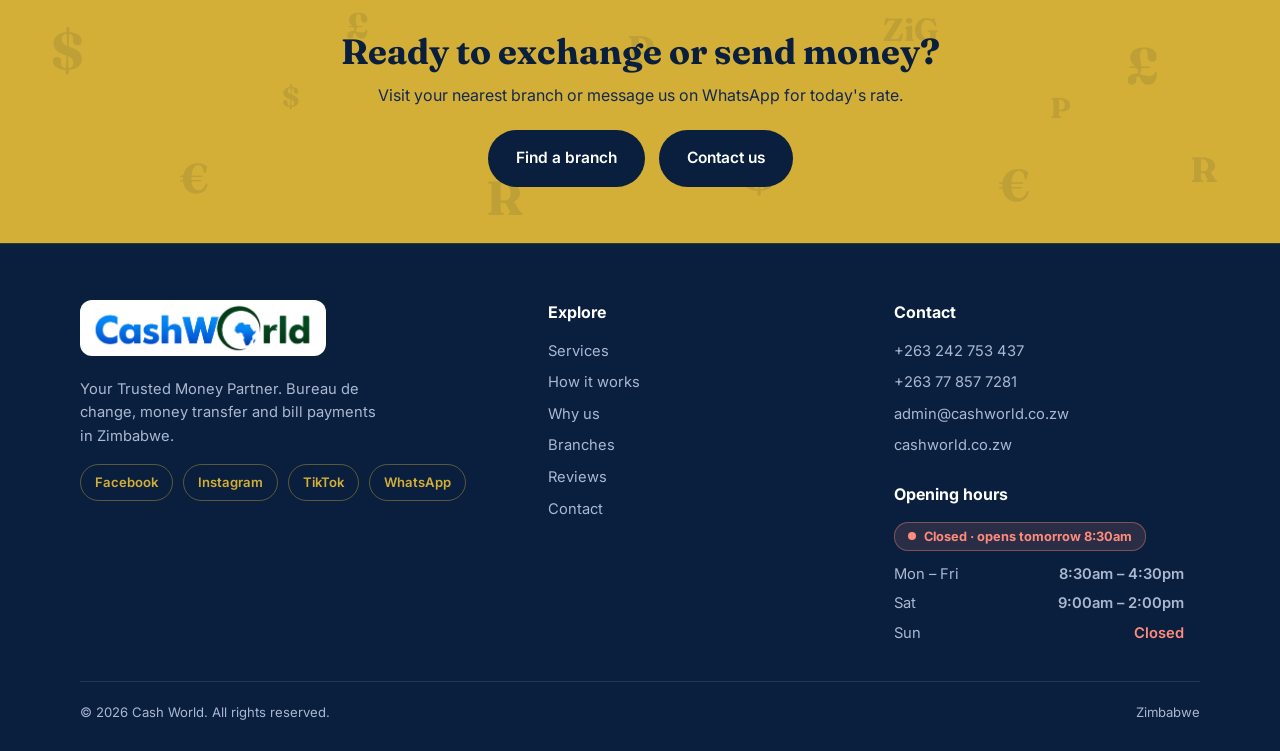
==== commit f1eff79c: "SEO: favicons, share image, structured data, sitemap, robots, services-first homepage title Co-Autho" ====
--- a/index.html
+++ b/index.html
@@ -14,8 +14,23 @@
 <meta name="viewport" content="width=device-width, initial-scale=1">
 <meta name="color-scheme" content="light dark">
 <meta name="theme-color" content="#0A1F3D">
-<title>Your Trusted Money Partner | Cash World</title>
-<meta name="description" content="Cash World is a bureau de change and money transfer business in Zimbabwe with 8 branches.">
+<link rel="icon" href="favicon.ico" sizes="any">
+<link rel="icon" type="image/png" sizes="48x48" href="favicon-48.png">
+<link rel="icon" type="image/png" sizes="192x192" href="icon-192.png">
+<link rel="apple-touch-icon" href="apple-touch-icon.png">
+<link rel="canonical" href="https://www.cashworld.co.zw/">
+<meta property="og:type" content="website">
+<meta property="og:site_name" content="Cash World">
+<meta property="og:title" content="Cash World | Currency Exchange &amp; Money Transfer in Zimbabwe">
+<meta property="og:description" content="Exchange currency, send and receive money, pay bills and get insurance at Cash World, a trusted bureau de change with branches across Zimbabwe.">
+<meta property="og:url" content="https://www.cashworld.co.zw/">
+<meta property="og:image" content="https://www.cashworld.co.zw/images/og-image.png">
+<meta name="twitter:card" content="summary_large_image">
+<meta name="twitter:image" content="https://www.cashworld.co.zw/images/og-image.png">
+<script type="application/ld+json">{"@context": "https://schema.org", "@type": "FinancialService", "@id": "https://www.cashworld.co.zw/#business", "name": "Cash World", "alternateName": ["CashWorld", "Cashworld Bureau"], "url": "https://www.cashworld.co.zw/", "logo": "https://www.cashworld.co.zw/icon-512.png", "image": "https://www.cashworld.co.zw/images/og-image.png", "description": "Bureau de change and money transfer business in Zimbabwe offering currency exchange, money transfer, bill payments and insurance services.", "slogan": "Your Trusted Money Partner", "telephone": "+263242753437", "email": "admin@cashworld.co.zw", "address": {"@type": "PostalAddress", "streetAddress": "130, 2nd Avenue, Showgrounds", "addressLocality": "Harare", "addressCountry": "ZW"}, "areaServed": {"@type": "Country", "name": "Zimbabwe"}, "sameAs": ["https://www.facebook.com/profile.php?id=61559407846797", "https://www.instagram.com/cas.hworld", "https://www.tiktok.com/@cashworldmoneytransfer"], "hasOfferCatalog": {"@type": "OfferCatalog", "name": "Cash World services", "itemListElement": [{"@type": "Offer", "itemOffered": {"@type": "Service", "name": "Currency Exchange", "description": "Buy and sell major currencies at competitive, transparent rates."}}, {"@type": "Offer", "itemOffered": {"@type": "Service", "name": "Money Transfer", "description": "Send or collect money locally and internationally through trusted partners."}}, {"@type": "Offer", "itemOffered": {"@type": "Service", "name": "Bill Payments", "description": "Pay utilities, airtime and other bills at our branches."}}, {"@type": "Offer", "itemOffered": {"@type": "Service", "name": "Insurance Services"}}]}}</script>
+<script type="application/ld+json">{"@context": "https://schema.org", "@type": "WebSite", "name": "Cash World", "url": "https://www.cashworld.co.zw/"}</script>
+<title>Cash World | Currency Exchange & Money Transfer in Zimbabwe</title>
+<meta name="description" content="Exchange currency, send and receive money, pay bills and get insurance at Cash World, a trusted bureau de change with branches across Zimbabwe.">
 <link rel="preconnect" href="https://fonts.googleapis.com">
 <link rel="preconnect" href="https://fonts.gstatic.com" crossorigin>
 <link href="https://fonts.googleapis.com/css2?family=Fraunces:opsz,wght@9..144,600;9..144,700&family=Inter:wght@400;500;600;700&display=swap" rel="stylesheet">
@@ -47,7 +62,7 @@
 <section class="hero">
   <div class="wrap hero-grid">
     <div>
-      <span class="eyebrow" style="color:var(--gold)">Bureau de Change · Money Transfer</span>
+      <span class="eyebrow" style="color:var(--gold)">Currency Exchange · Money Transfer · Bill Payments · Insurance</span>
       <h1>Your <em>Trusted</em> Money Partner, across Zimbabwe.</h1>
       <p class="lead">Exchange currency, send and receive money, and pay your bills in minutes. Fair rates, friendly service and 8 branches near you.</p>
       <p class="hero-status"><span class="live-pill" data-open-status></span></p>
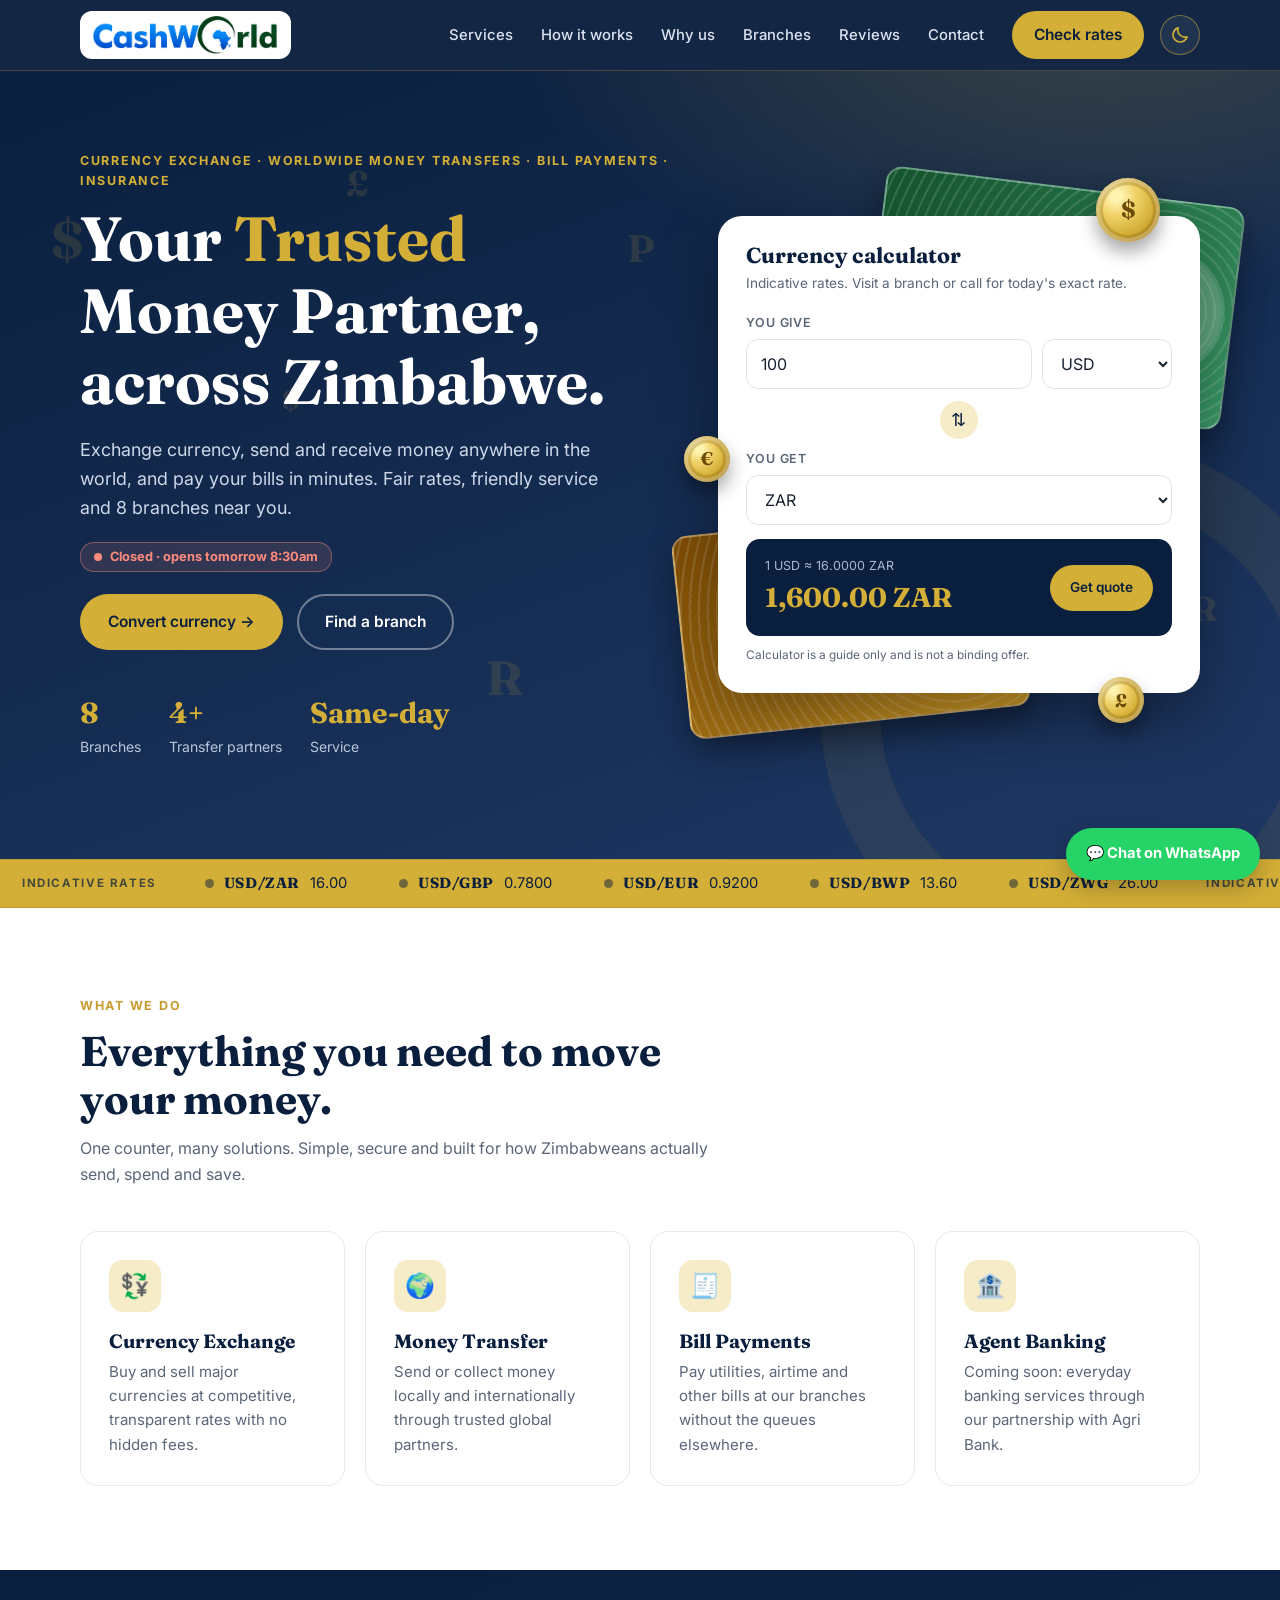
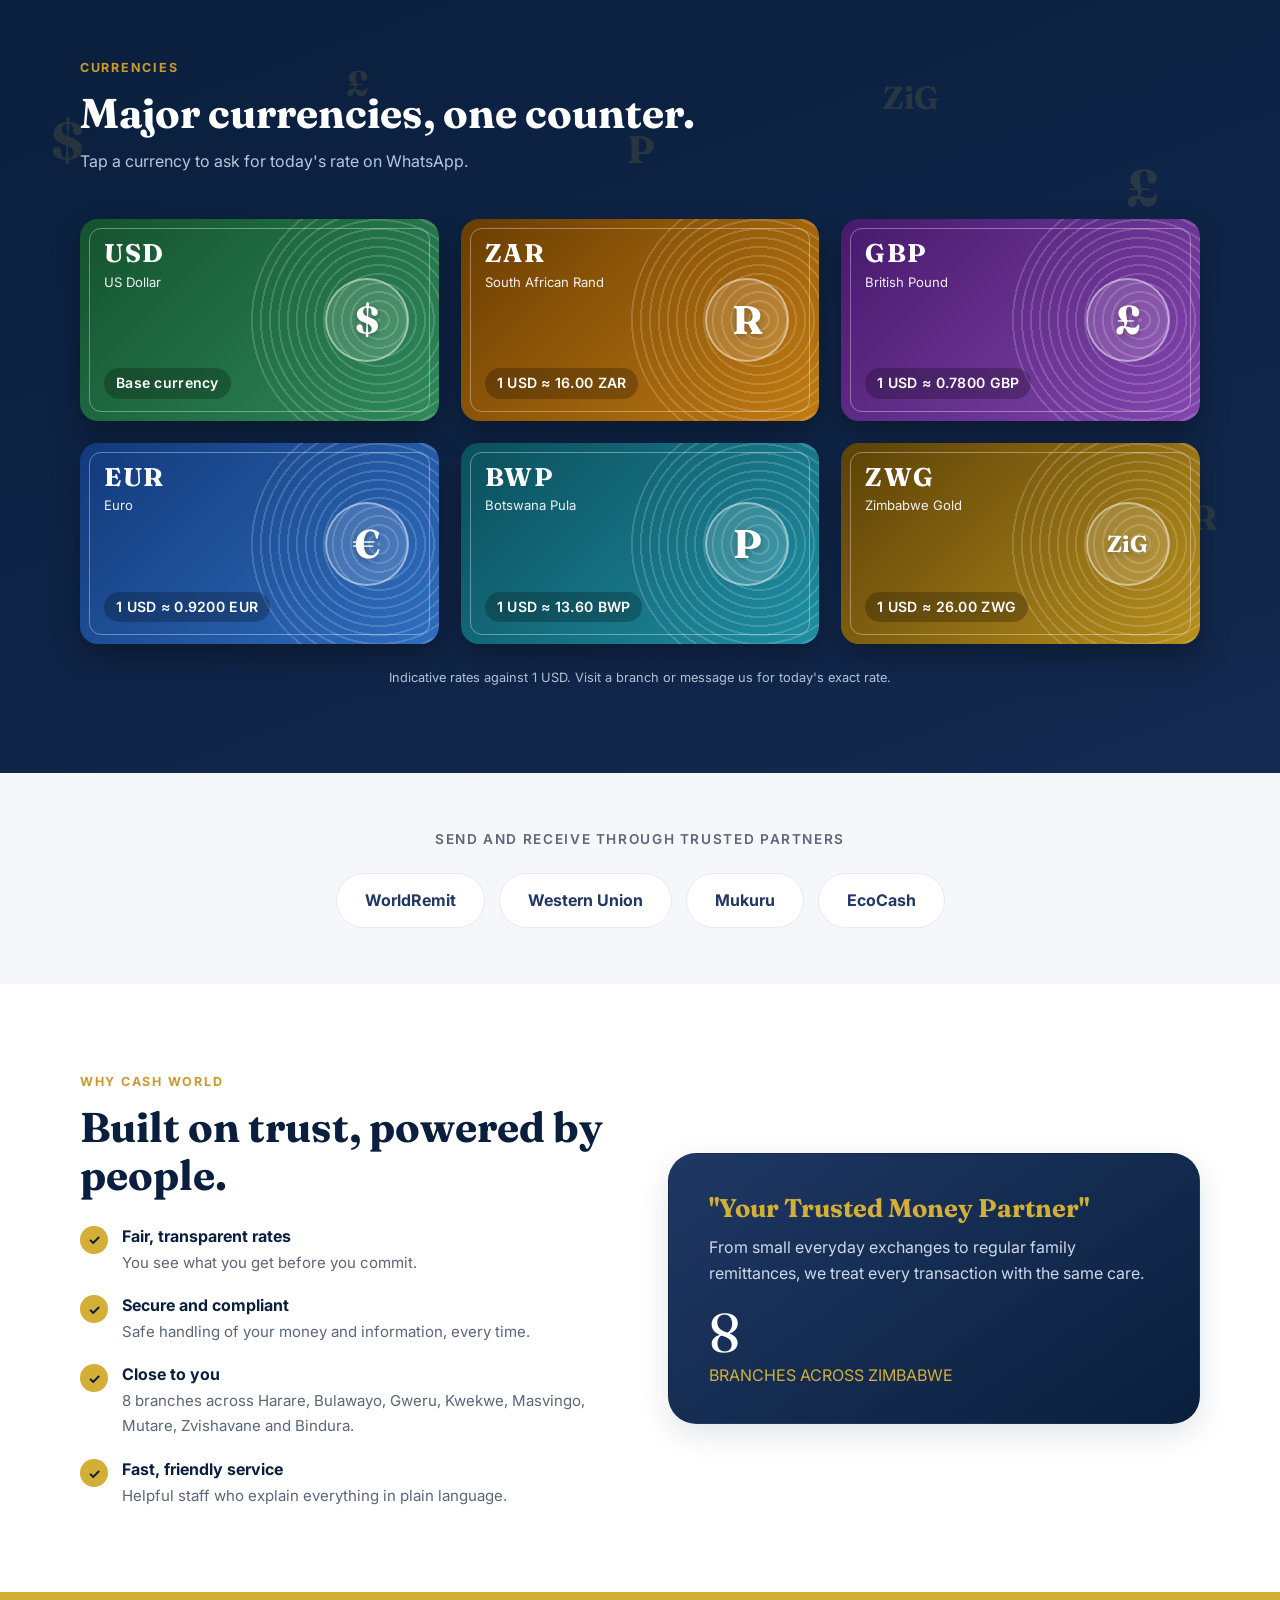
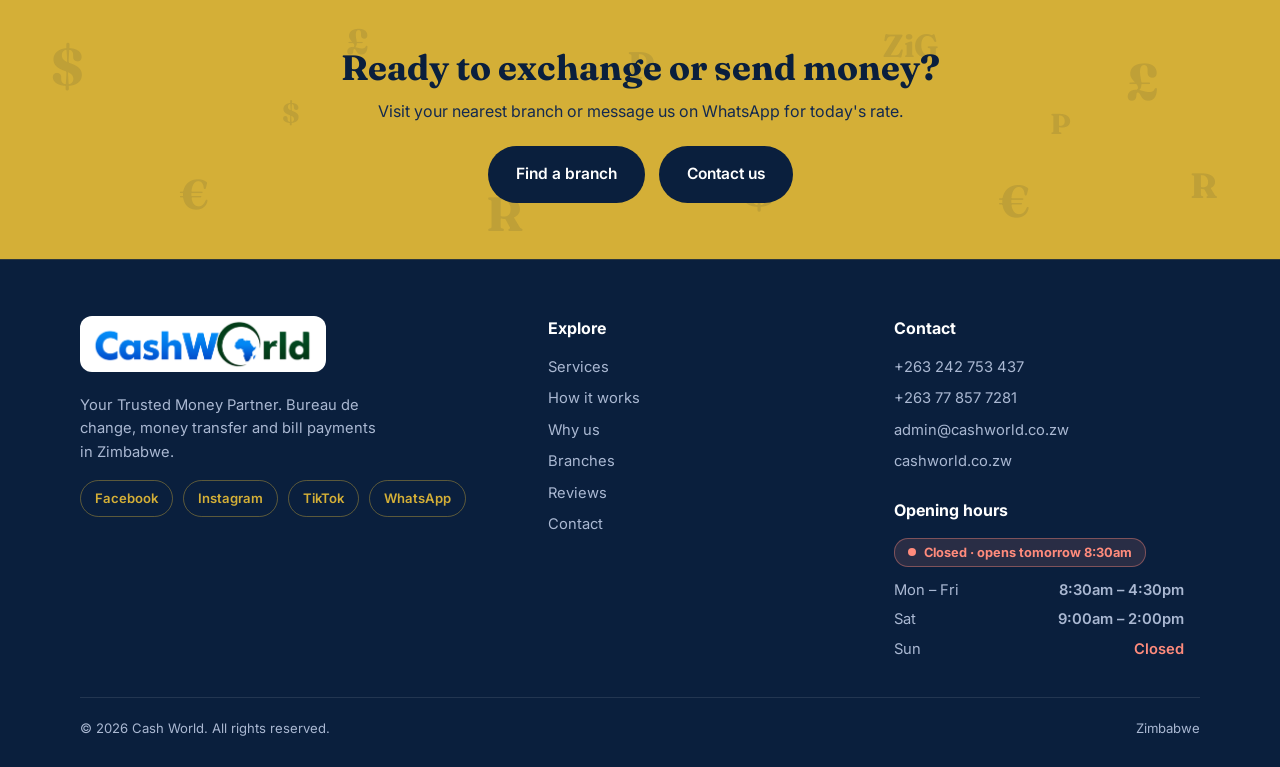
==== commit 91beeba2: "Emphasise worldwide money transfers in titles, descriptions, structured data and share image Co-Auth" ====
--- a/index.html
+++ b/index.html
@@ -21,16 +21,16 @@
 <link rel="canonical" href="https://www.cashworld.co.zw/">
 <meta property="og:type" content="website">
 <meta property="og:site_name" content="Cash World">
-<meta property="og:title" content="Cash World | Currency Exchange &amp; Money Transfer in Zimbabwe">
-<meta property="og:description" content="Exchange currency, send and receive money, pay bills and get insurance at Cash World, a trusted bureau de change with branches across Zimbabwe.">
+<meta property="og:title" content="Cash World | Currency Exchange &amp; Worldwide Money Transfer">
+<meta property="og:description" content="Currency exchange, worldwide money transfers, bill payments and insurance at Cash World, a trusted Zimbabwean bureau de change with branches across the country.">
 <meta property="og:url" content="https://www.cashworld.co.zw/">
 <meta property="og:image" content="https://www.cashworld.co.zw/images/og-image.png">
 <meta name="twitter:card" content="summary_large_image">
 <meta name="twitter:image" content="https://www.cashworld.co.zw/images/og-image.png">
-<script type="application/ld+json">{"@context": "https://schema.org", "@type": "FinancialService", "@id": "https://www.cashworld.co.zw/#business", "name": "Cash World", "alternateName": ["CashWorld", "Cashworld Bureau"], "url": "https://www.cashworld.co.zw/", "logo": "https://www.cashworld.co.zw/icon-512.png", "image": "https://www.cashworld.co.zw/images/og-image.png", "description": "Bureau de change and money transfer business in Zimbabwe offering currency exchange, money transfer, bill payments and insurance services.", "slogan": "Your Trusted Money Partner", "telephone": "+263242753437", "email": "admin@cashworld.co.zw", "address": {"@type": "PostalAddress", "streetAddress": "130, 2nd Avenue, Showgrounds", "addressLocality": "Harare", "addressCountry": "ZW"}, "areaServed": {"@type": "Country", "name": "Zimbabwe"}, "sameAs": ["https://www.facebook.com/profile.php?id=61559407846797", "https://www.instagram.com/cas.hworld", "https://www.tiktok.com/@cashworldmoneytransfer"], "hasOfferCatalog": {"@type": "OfferCatalog", "name": "Cash World services", "itemListElement": [{"@type": "Offer", "itemOffered": {"@type": "Service", "name": "Currency Exchange", "description": "Buy and sell major currencies at competitive, transparent rates."}}, {"@type": "Offer", "itemOffered": {"@type": "Service", "name": "Money Transfer", "description": "Send or collect money locally and internationally through trusted partners."}}, {"@type": "Offer", "itemOffered": {"@type": "Service", "name": "Bill Payments", "description": "Pay utilities, airtime and other bills at our branches."}}, {"@type": "Offer", "itemOffered": {"@type": "Service", "name": "Insurance Services"}}]}}</script>
+<script type="application/ld+json">{"@context": "https://schema.org", "@type": "FinancialService", "@id": "https://www.cashworld.co.zw/#business", "name": "Cash World", "alternateName": ["CashWorld", "Cashworld Bureau"], "url": "https://www.cashworld.co.zw/", "logo": "https://www.cashworld.co.zw/icon-512.png", "image": "https://www.cashworld.co.zw/images/og-image.png", "description": "Zimbabwean bureau de change and money transfer business offering currency exchange, worldwide money transfers, bill payments and insurance services.", "slogan": "Your Trusted Money Partner", "telephone": "+263242753437", "email": "admin@cashworld.co.zw", "address": {"@type": "PostalAddress", "streetAddress": "130, 2nd Avenue, Showgrounds", "addressLocality": "Harare", "addressCountry": "ZW"}, "areaServed": [{"@type": "Country", "name": "Zimbabwe"}, {"@type": "Place", "name": "Worldwide"}], "sameAs": ["https://www.facebook.com/profile.php?id=61559407846797", "https://www.instagram.com/cas.hworld", "https://www.tiktok.com/@cashworldmoneytransfer"], "hasOfferCatalog": {"@type": "OfferCatalog", "name": "Cash World services", "itemListElement": [{"@type": "Offer", "itemOffered": {"@type": "Service", "name": "Currency Exchange", "description": "Buy and sell major currencies at competitive, transparent rates."}}, {"@type": "Offer", "itemOffered": {"@type": "Service", "name": "Money Transfer", "description": "Send or receive money worldwide, locally and internationally, through trusted partners."}}, {"@type": "Offer", "itemOffered": {"@type": "Service", "name": "Bill Payments", "description": "Pay utilities, airtime and other bills at our branches."}}, {"@type": "Offer", "itemOffered": {"@type": "Service", "name": "Insurance Services"}}]}}</script>
 <script type="application/ld+json">{"@context": "https://schema.org", "@type": "WebSite", "name": "Cash World", "url": "https://www.cashworld.co.zw/"}</script>
-<title>Cash World | Currency Exchange & Money Transfer in Zimbabwe</title>
-<meta name="description" content="Exchange currency, send and receive money, pay bills and get insurance at Cash World, a trusted bureau de change with branches across Zimbabwe.">
+<title>Cash World | Currency Exchange & Worldwide Money Transfer</title>
+<meta name="description" content="Currency exchange, worldwide money transfers, bill payments and insurance at Cash World, a trusted Zimbabwean bureau de change with branches across the country.">
 <link rel="preconnect" href="https://fonts.googleapis.com">
 <link rel="preconnect" href="https://fonts.gstatic.com" crossorigin>
 <link href="https://fonts.googleapis.com/css2?family=Fraunces:opsz,wght@9..144,600;9..144,700&family=Inter:wght@400;500;600;700&display=swap" rel="stylesheet">
@@ -62,9 +62,9 @@
 <section class="hero">
   <div class="wrap hero-grid">
     <div>
-      <span class="eyebrow" style="color:var(--gold)">Currency Exchange · Money Transfer · Bill Payments · Insurance</span>
+      <span class="eyebrow" style="color:var(--gold)">Currency Exchange · Worldwide Money Transfers · Bill Payments · Insurance</span>
       <h1>Your <em>Trusted</em> Money Partner, across Zimbabwe.</h1>
-      <p class="lead">Exchange currency, send and receive money, and pay your bills in minutes. Fair rates, friendly service and 8 branches near you.</p>
+      <p class="lead">Exchange currency, send and receive money anywhere in the world, and pay your bills in minutes. Fair rates, friendly service and 8 branches near you.</p>
       <p class="hero-status"><span class="live-pill" data-open-status></span></p>
       <div class="hero-cta">
         <a class="btn btn-gold" href="#rates">Convert currency →</a>
